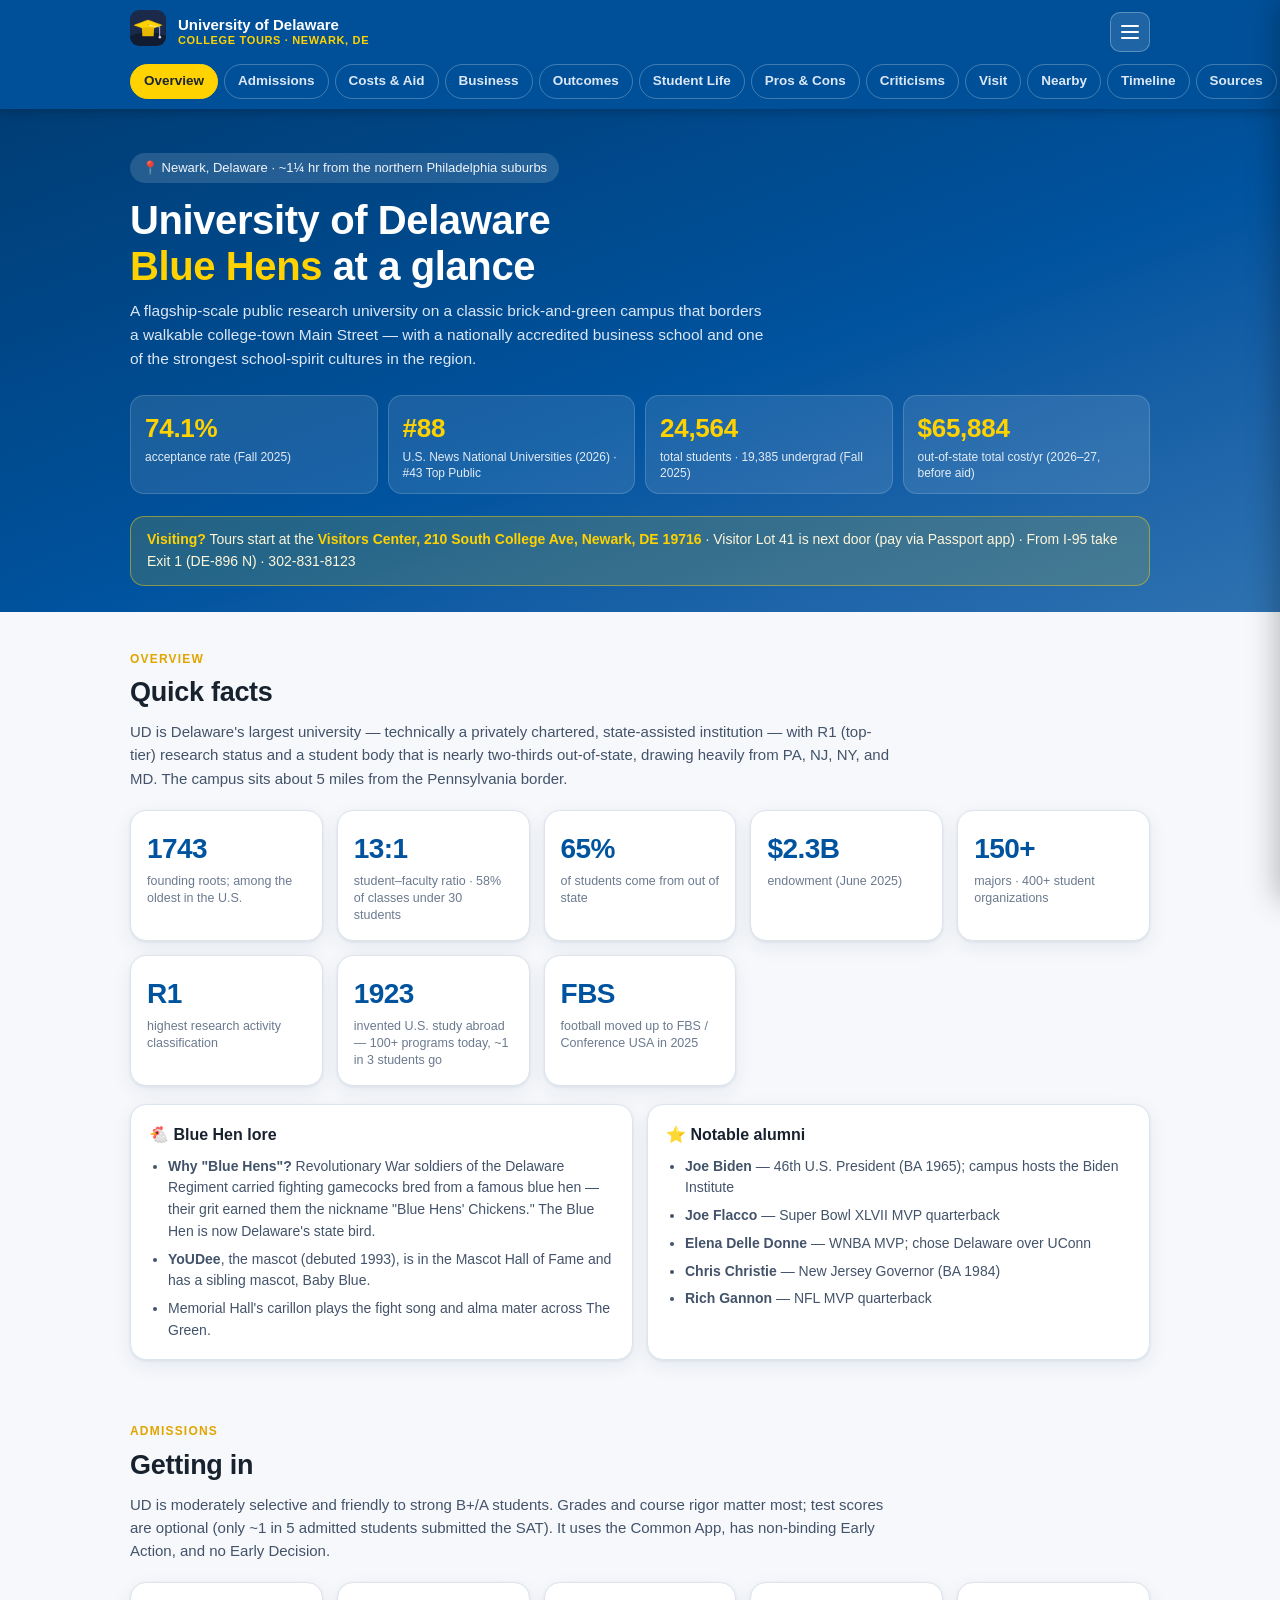
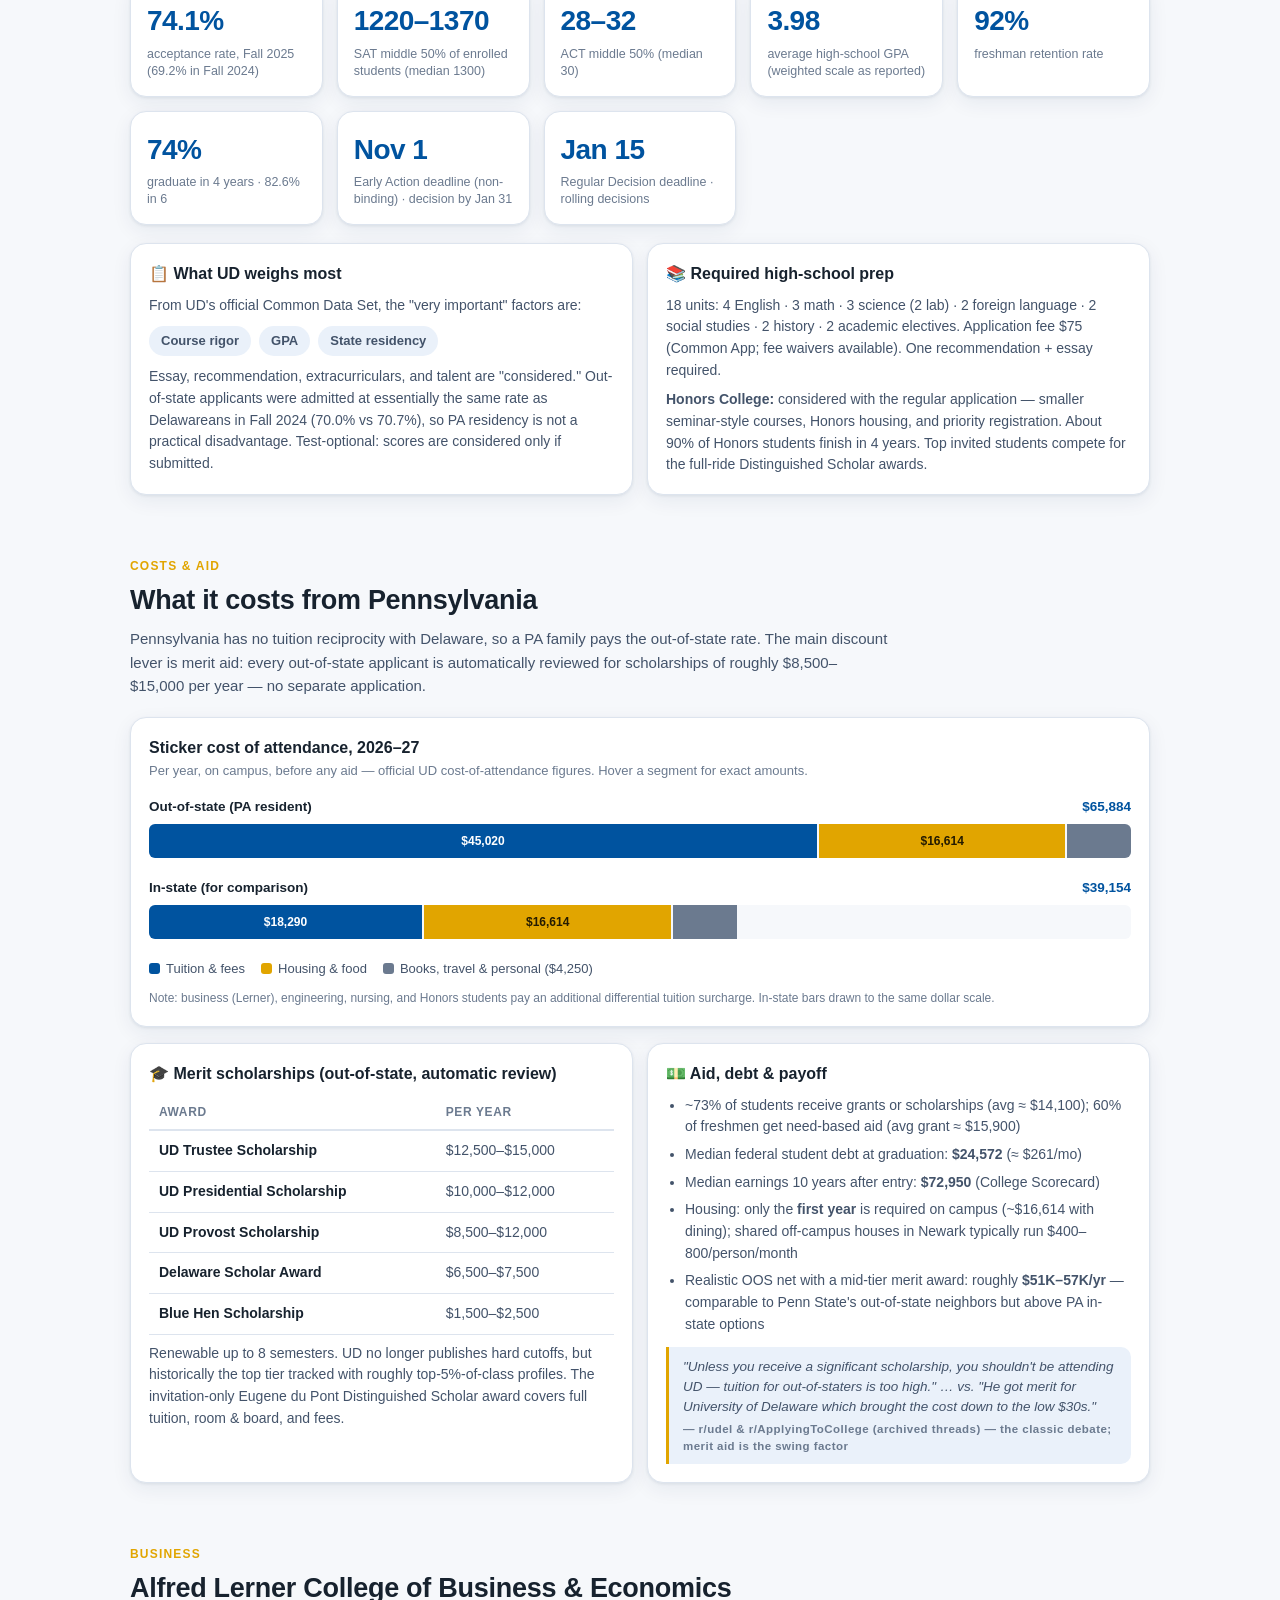
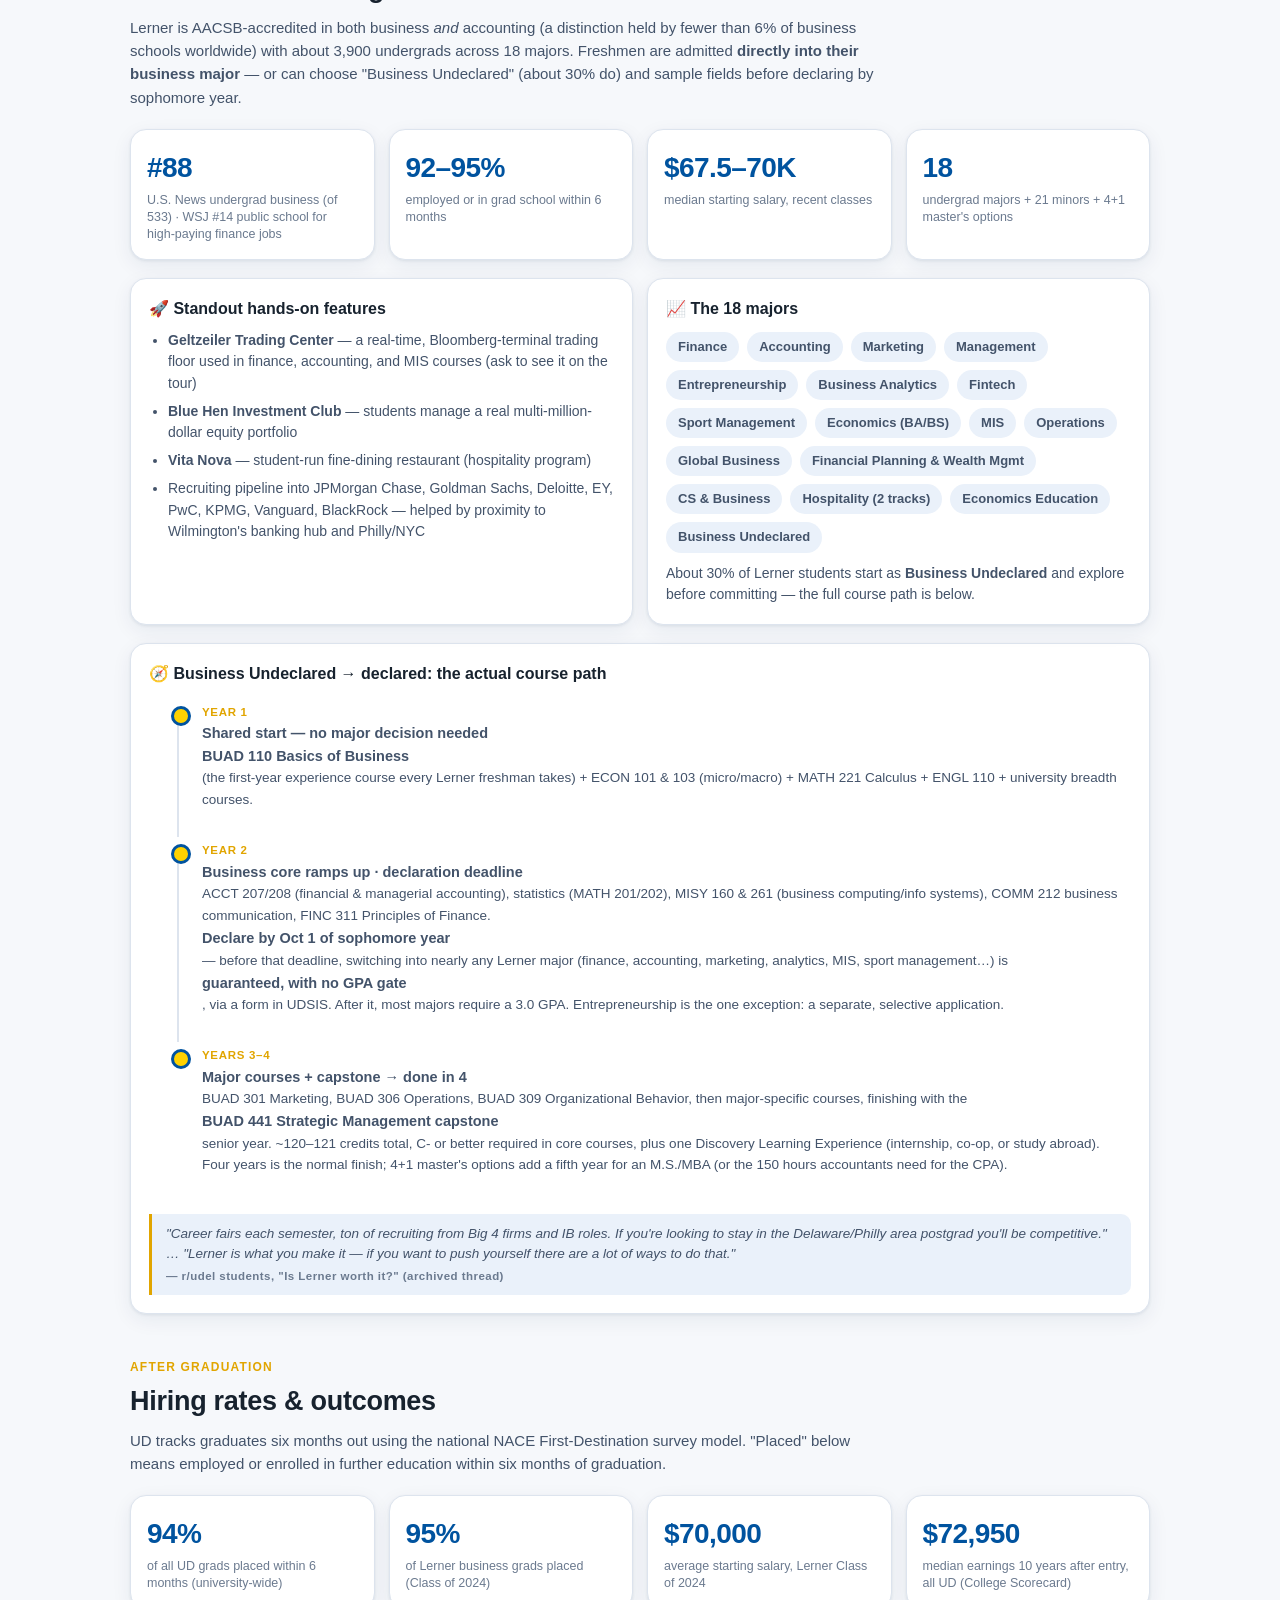
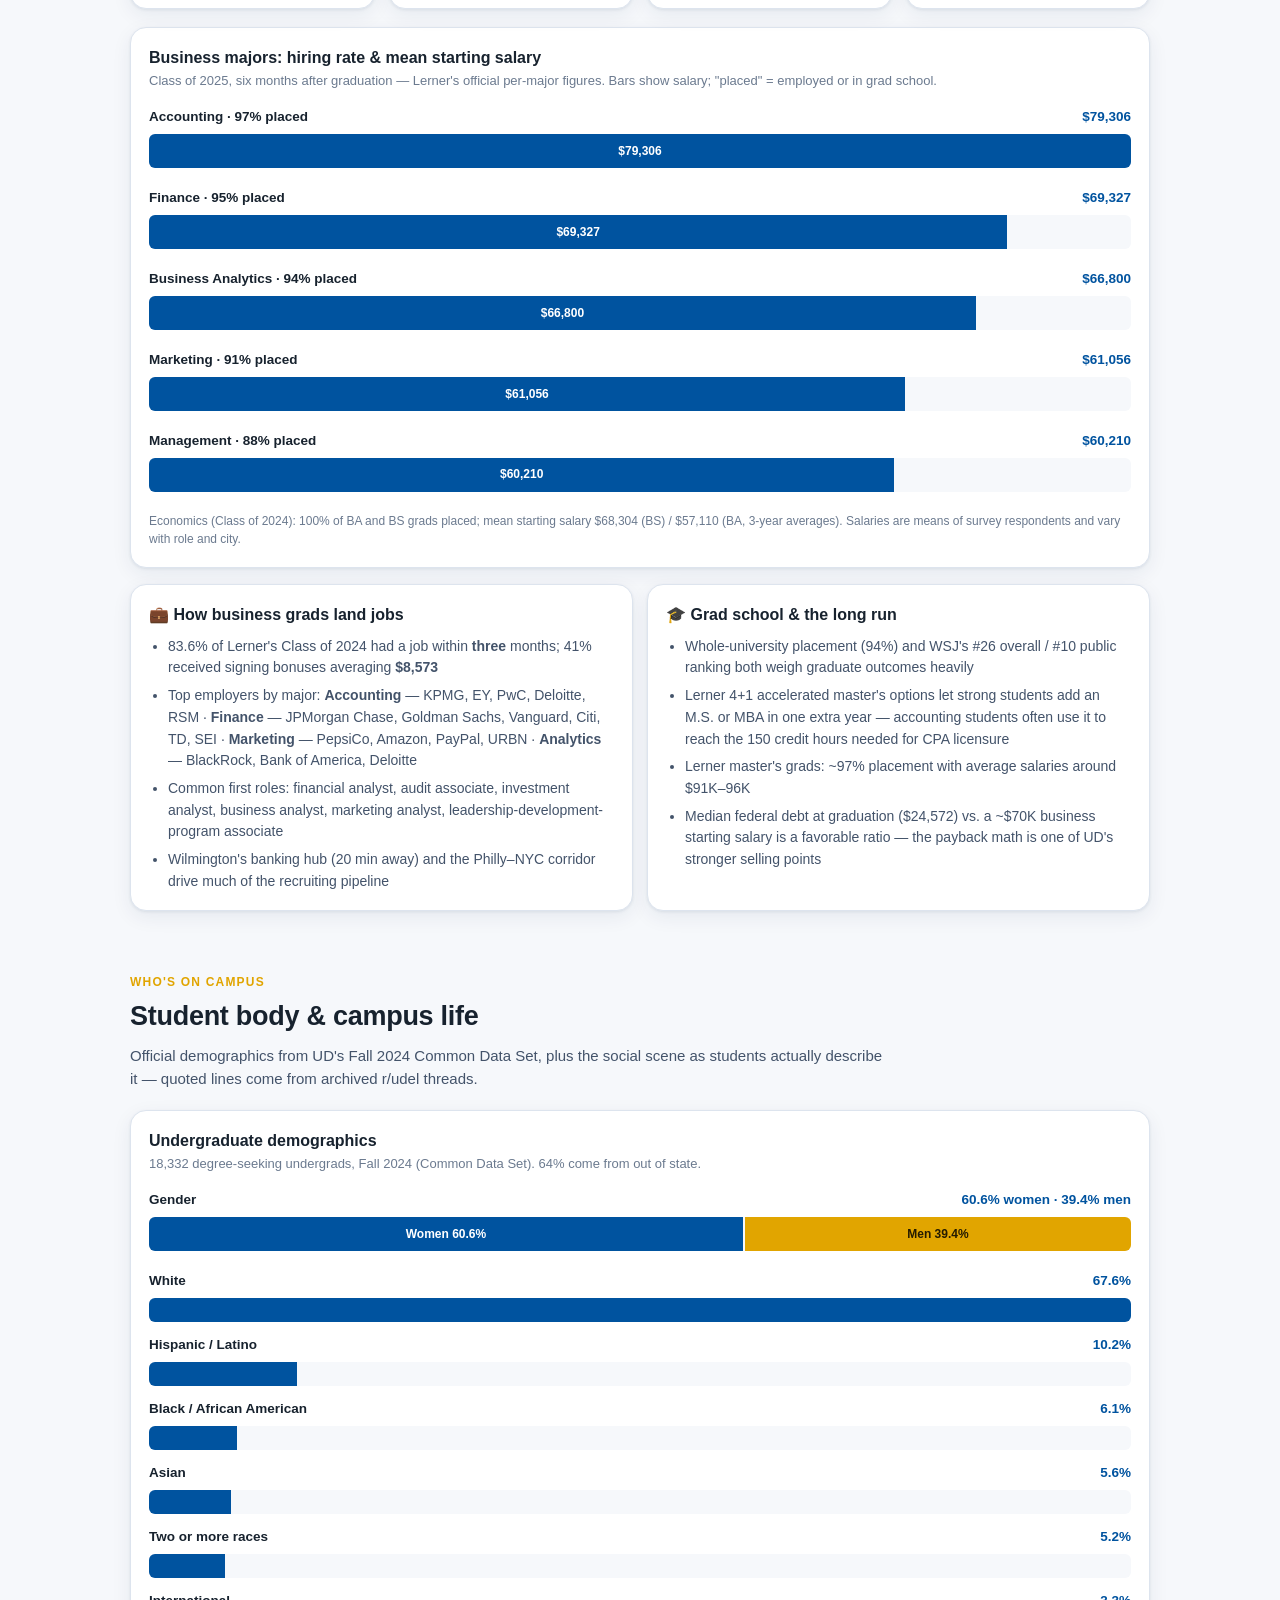
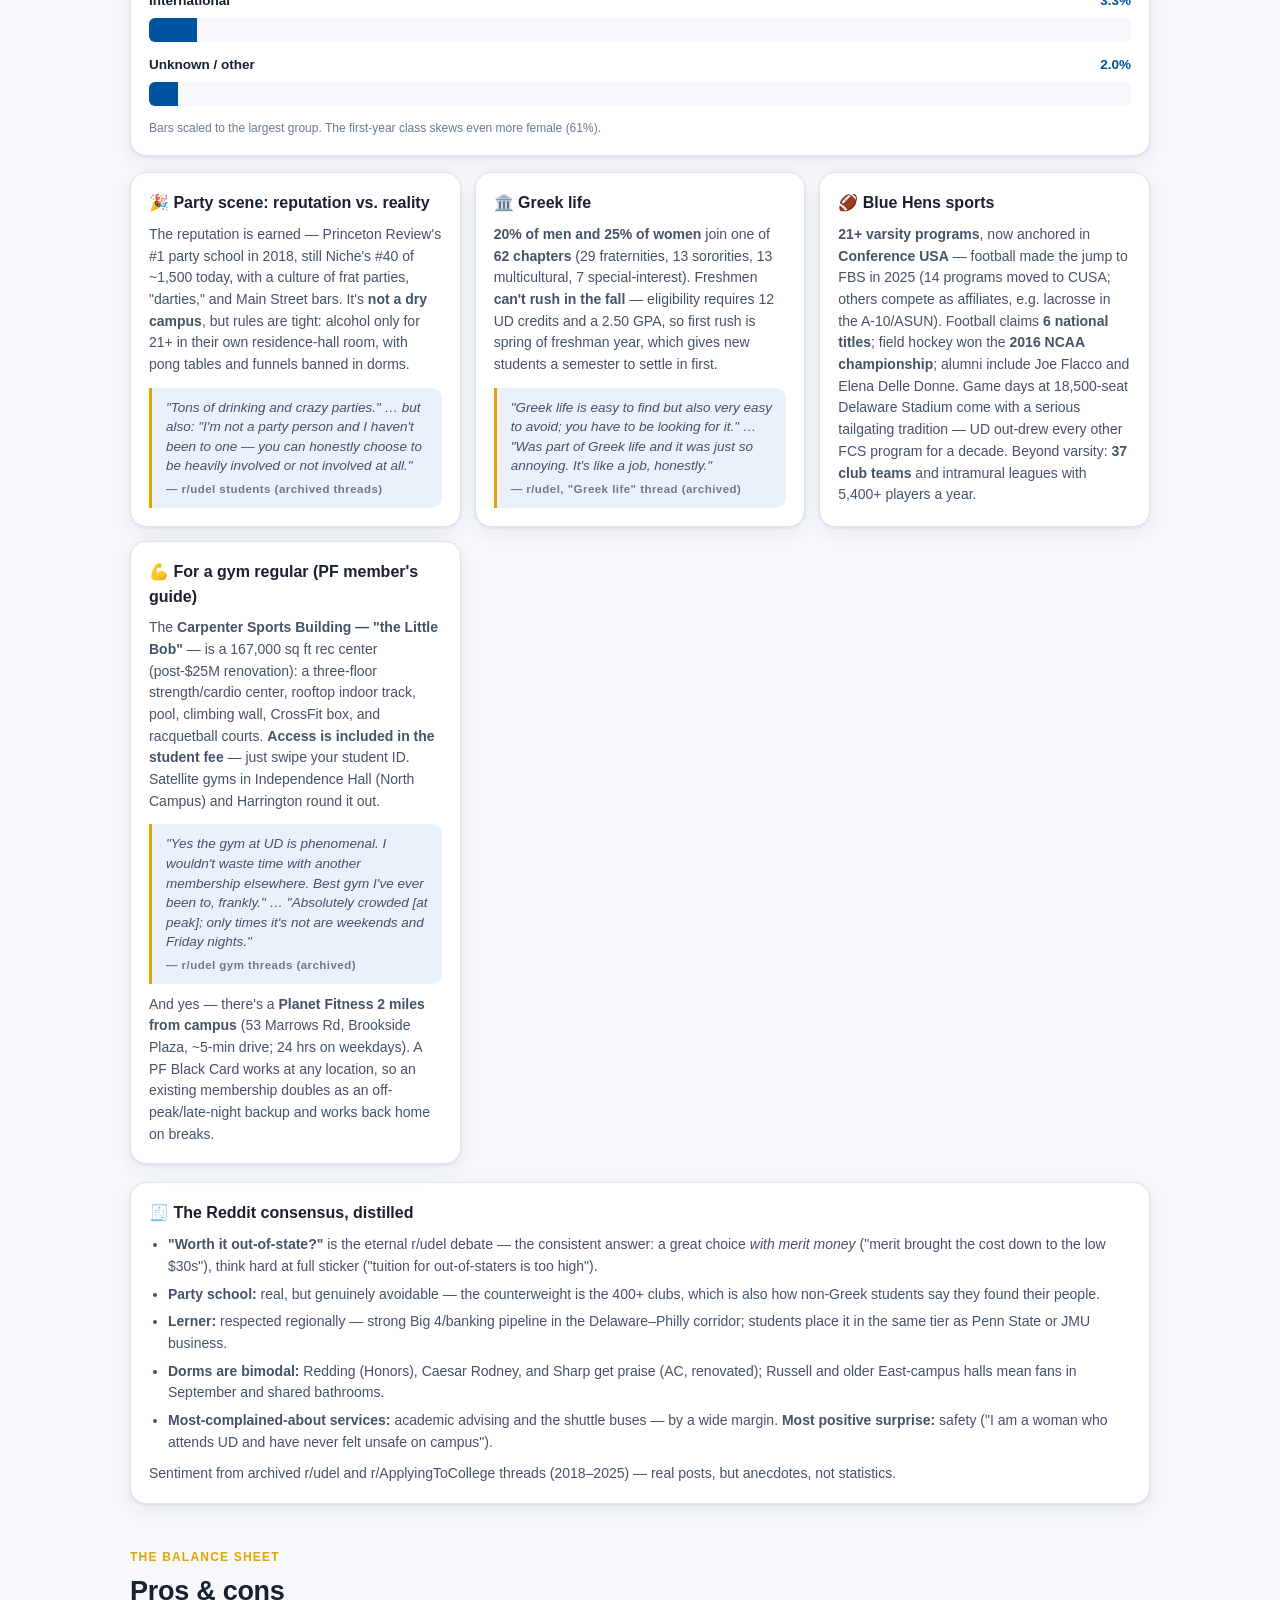
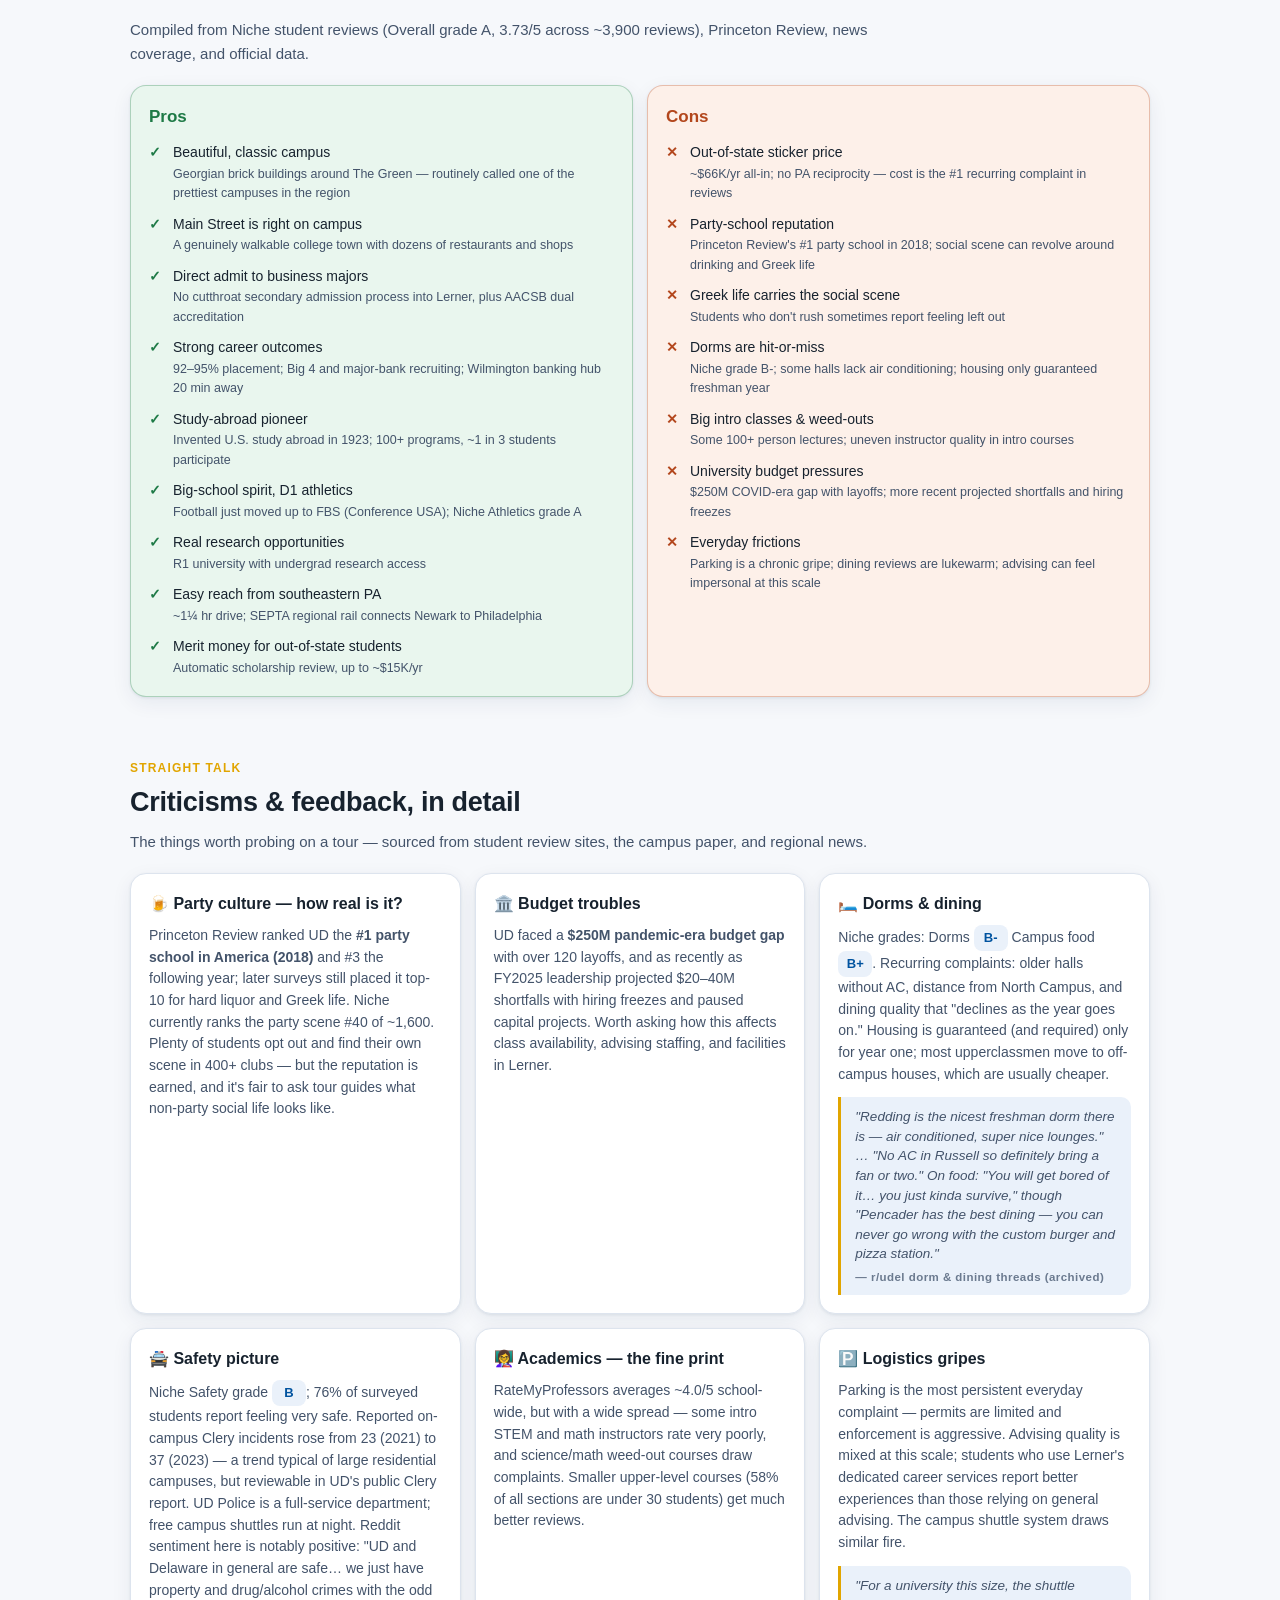
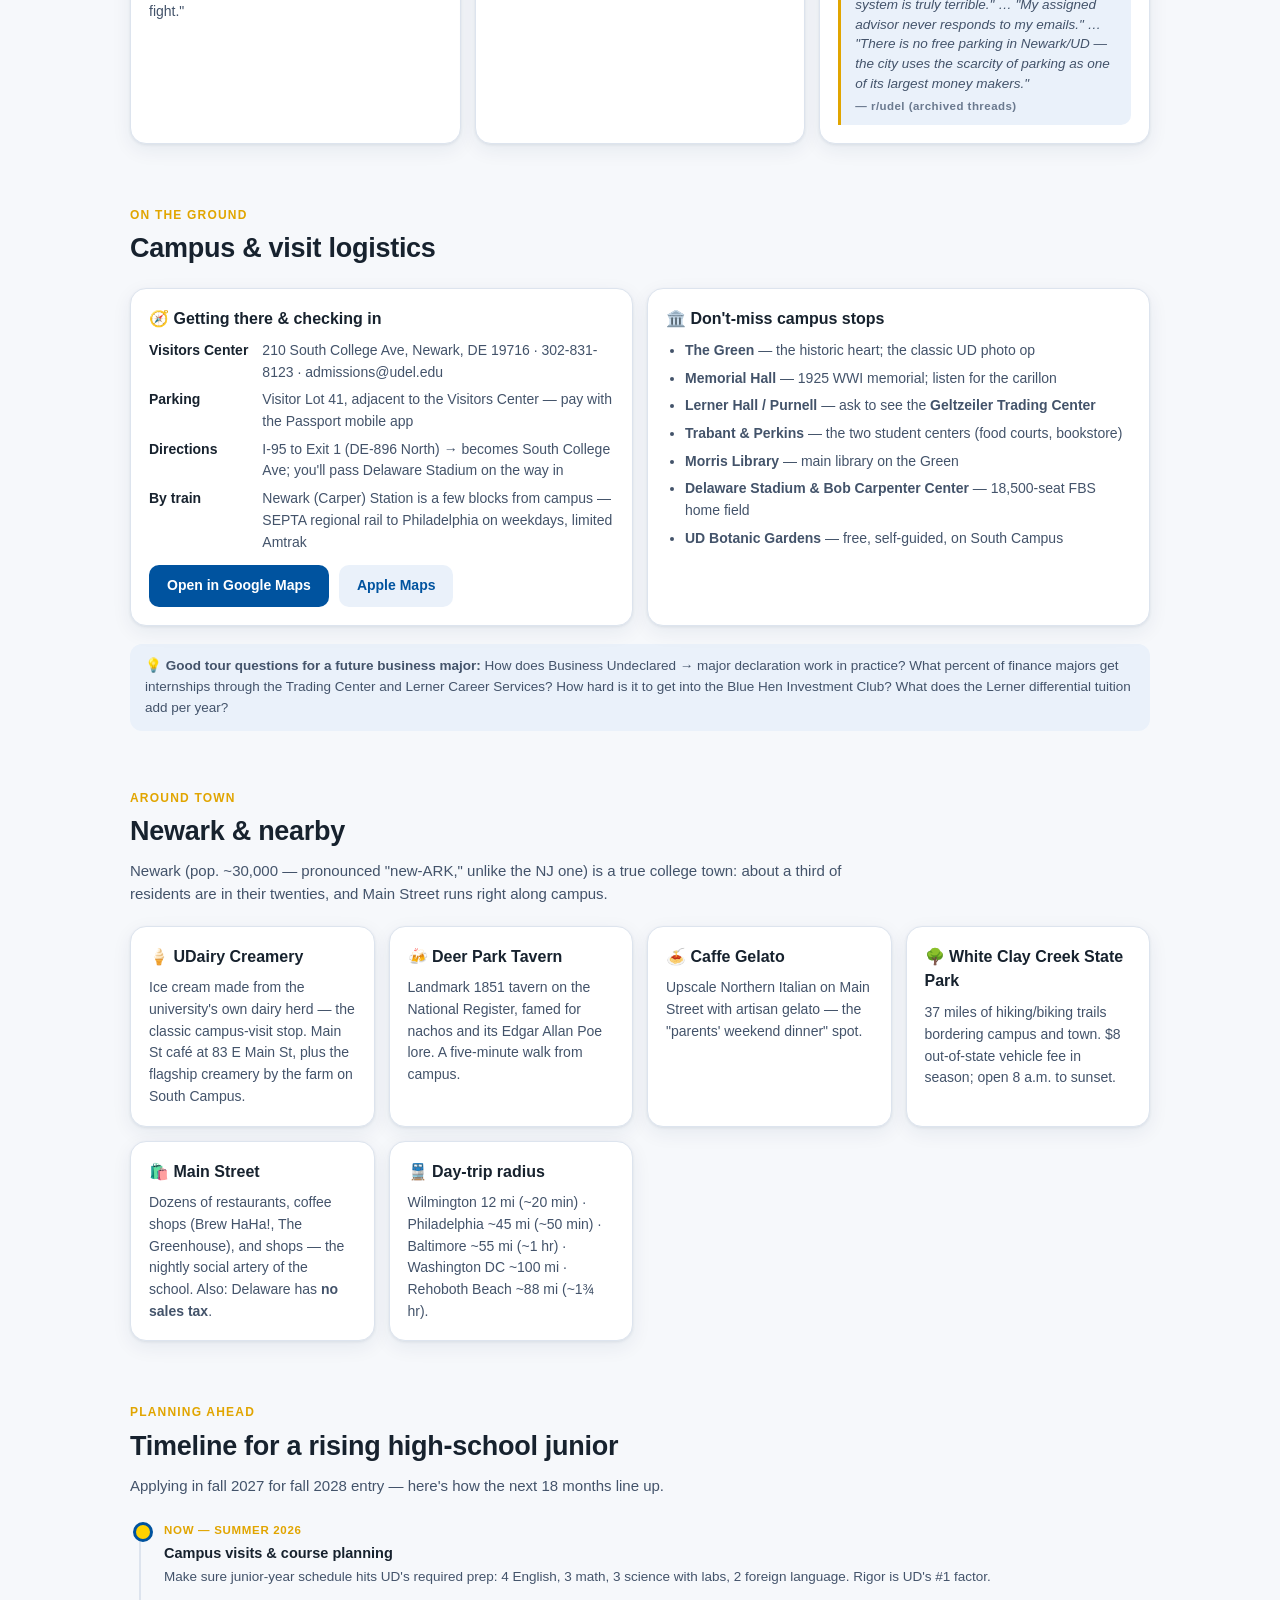
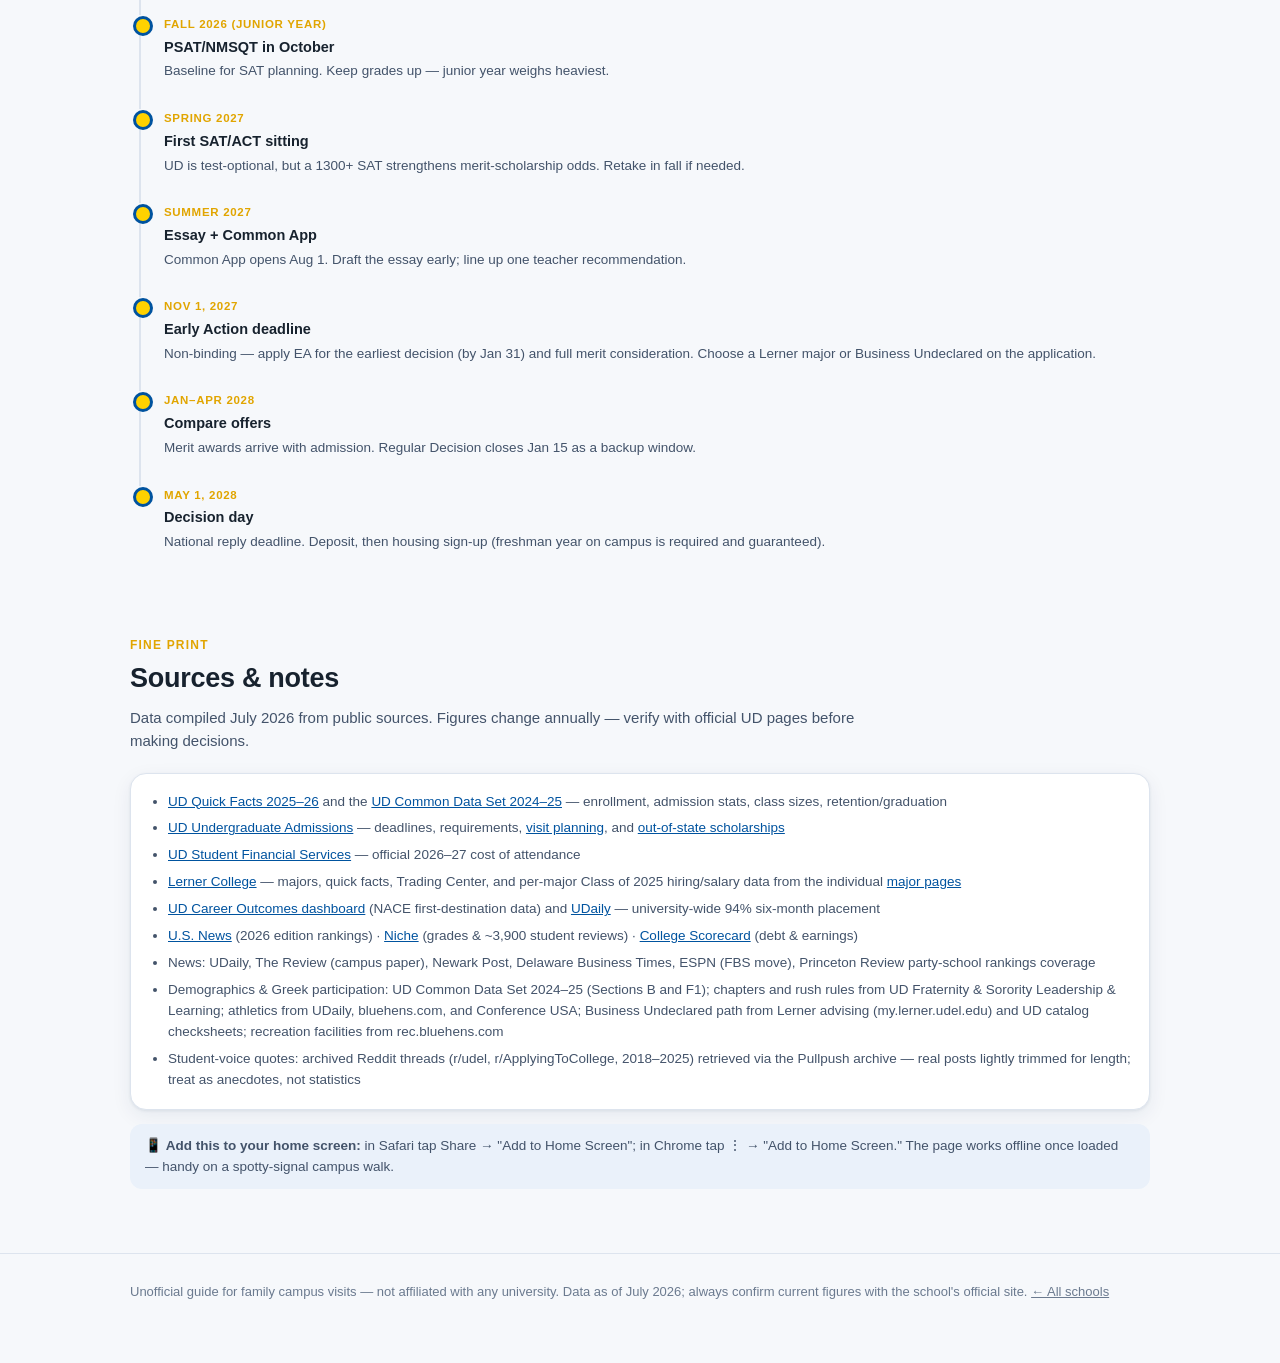
==== school.html @ cea43e19 "Refactor into College Tours multi-school app shell Generic data-driven architecture: shared styles.c" ====
<!DOCTYPE html>
<html lang="en">
<head>
<meta charset="UTF-8">
<meta name="viewport" content="width=device-width, initial-scale=1.0, viewport-fit=cover">
<title>College Tours — Campus Visit Guide</title>
<meta name="description" content="Stats, costs, business programs, pros &amp; cons, and visit tips — a campus-visit guide.">
<meta name="theme-color" content="#1B2A4A">
<link rel="manifest" href="manifest.webmanifest">
<link rel="stylesheet" href="styles.css">
<link rel="icon" type="image/png" sizes="32x32" href="icons/favicon-32.png">
<link rel="apple-touch-icon" href="icons/apple-touch-icon.png">
<meta name="apple-mobile-web-app-capable" content="yes">
<meta name="mobile-web-app-capable" content="yes">
<meta name="apple-mobile-web-app-status-bar-style" content="black-translucent">
<meta name="apple-mobile-web-app-title" content="College Tours">
</head>
<body>

<header class="site">
  <div class="bar">
    <a href="index.html"><img src="icons/icon-192.png" alt="College Tours icon"></a>
    <div class="t" id="barTitle">College Tours<small>Campus Visit Guide</small></div>
    <button class="menuBtn" id="menuBtn" aria-label="Open menu" aria-expanded="false" aria-controls="drawer"><span></span><span></span><span></span></button>
  </div>
  <nav class="pills" aria-label="Sections"><ul id="pills"></ul></nav>
</header>

<div class="hero"><div class="wrap" id="heroWrap"></div></div>

<main class="wrap" id="main"></main>

<footer>
  <div class="wrap">
    <p>Unofficial guide for family campus visits — not affiliated with any university. Data as of July 2026; always confirm current figures with the school's official site. <a href="index.html">← All schools</a></p>
  </div>
</footer>

<div class="tip" id="tip" role="tooltip"></div>

<script src="data/delaware.js"></script>
<script src="data/northeastern.js"></script>
<script src="data/fordham.js"></script>
<script src="data/umass.js"></script>
<script src="data/tufts.js"></script>
<script src="data/bu.js"></script>
<script src="app.js"></script>
</body>
</html>
---- styles.css ----
:root{
  --sat:env(safe-area-inset-top, 0px);
  --sc:#00539F; --sc-dark:#003d75;
  --gold:#FFD200; --gold-ink:#E1A500;
  --bg:#f6f8fb; --surface:#ffffff; --ink:#17222e; --ink-2:#43536a; --ink-3:#6b7a8f;
  --line:#dde4ee; --pro:#1e7a46; --pro-bg:#e9f6ee; --con:#b3471d; --con-bg:#fdf0e9;
  --chip:#eaf1fa; --mark-1:#00539F; --mark-2:#E1A500;
  --hero-grad:linear-gradient(160deg,var(--sc-dark) 0%,var(--sc) 55%,color-mix(in srgb,var(--sc) 82%,white) 100%);
  --hdr:color-mix(in srgb,var(--sc) 96%,black);
  --shadow:0 1px 3px rgba(11,46,82,.08),0 6px 20px rgba(11,46,82,.07);
}
@media (prefers-color-scheme: dark){
  :root:not([data-theme="light"]){
    --bg:#0c1624; --surface:#12233a; --ink:#e8eef6; --ink-2:#b4c2d6; --ink-3:#8496ad;
    --line:#24374f; --pro:#5cc98a; --pro-bg:#12301f; --con:#eb9b72; --con-bg:#38200f;
    --chip:#1a3050; --mark-1:#4D8FD1; --mark-2:#BC8A00; --gold-ink:#e8c34a;
    --hero-grad:linear-gradient(160deg,color-mix(in srgb,var(--sc) 30%,#070e18) 0%,color-mix(in srgb,var(--sc) 55%,#0a1624) 100%);
    --hdr:color-mix(in srgb,var(--sc) 42%,#060d16);
    --shadow:0 1px 3px rgba(0,0,0,.4),0 6px 20px rgba(0,0,0,.3);
  }
}
:root[data-theme="dark"]{
  --bg:#0c1624; --surface:#12233a; --ink:#e8eef6; --ink-2:#b4c2d6; --ink-3:#8496ad;
  --line:#24374f; --pro:#5cc98a; --pro-bg:#12301f; --con:#eb9b72; --con-bg:#38200f;
  --chip:#1a3050; --mark-1:#4D8FD1; --mark-2:#BC8A00; --gold-ink:#e8c34a;
  --hero-grad:linear-gradient(160deg,color-mix(in srgb,var(--sc) 30%,#070e18) 0%,color-mix(in srgb,var(--sc) 55%,#0a1624) 100%);
  --hdr:color-mix(in srgb,var(--sc) 42%,#060d16);
  --shadow:0 1px 3px rgba(0,0,0,.4),0 6px 20px rgba(0,0,0,.3);
}
*{box-sizing:border-box;margin:0;padding:0}
html{scroll-behavior:smooth;scroll-padding-top:calc(110px + var(--sat))}
body{font-family:-apple-system,BlinkMacSystemFont,"Segoe UI",Roboto,Helvetica,Arial,sans-serif;background:var(--bg);color:var(--ink);line-height:1.55;-webkit-font-smoothing:antialiased}
a{color:var(--mark-1)}
.wrap{max-width:1060px;margin:0 auto;padding:0 20px}

/* header / nav */
header.site{position:sticky;top:0;z-index:50;background:var(--hdr);box-shadow:0 2px 10px rgba(0,0,0,.25);padding-top:var(--sat)}
.bar{display:flex;align-items:center;gap:12px;padding:10px 20px;max-width:1060px;margin:0 auto}
.bar img{width:36px;height:36px;border-radius:9px;flex:none}
.bar .t{color:#fff;font-weight:700;font-size:15px;line-height:1.2}
.bar .t small{display:block;color:var(--gold);font-weight:600;font-size:11px;letter-spacing:.06em;text-transform:uppercase}
.bar .t a{color:#fff;text-decoration:none}
nav.pills{overflow-x:auto;-webkit-overflow-scrolling:touch;scrollbar-width:none;background:inherit}
nav.pills::-webkit-scrollbar{display:none}
nav.pills ul{display:flex;gap:6px;list-style:none;padding:0 20px 10px;max-width:1060px;margin:0 auto}
nav.pills a{display:block;white-space:nowrap;padding:6px 13px;border-radius:999px;color:#dbe7f5;text-decoration:none;font-size:13.5px;font-weight:600;border:1px solid rgba(255,255,255,.25)}
nav.pills a.on{background:var(--gold);border-color:var(--gold);color:#1a2433}

/* hero */
.hero{background:var(--hero-grad);color:#fff;padding:44px 0 26px}
.hero h1{font-size:clamp(26px,4.5vw,40px);line-height:1.15;letter-spacing:-.01em}
.hero .sub{color:#dbe7f5;margin-top:10px;max-width:640px;font-size:15.5px}
.hero .loc{display:inline-flex;align-items:center;gap:6px;background:rgba(255,255,255,.14);border-radius:999px;padding:5px 12px;font-size:13px;margin-bottom:14px;color:#eef4fb}
.hero .gold{color:var(--gold);font-weight:700}
.heroStats{display:grid;grid-template-columns:repeat(auto-fit,minmax(150px,1fr));gap:10px;margin-top:24px}
.hs{background:rgba(255,255,255,.10);border:1px solid rgba(255,255,255,.16);border-radius:14px;padding:12px 14px}
.hs b{display:block;font-size:clamp(20px,3vw,26px);color:var(--gold);letter-spacing:-.01em}
.hs span{font-size:12px;color:#e2ebf5;line-height:1.3;display:block;margin-top:2px}
.visitCard{margin-top:22px;background:rgba(255,210,0,.14);border:1px solid rgba(255,210,0,.45);border-radius:14px;padding:12px 16px;font-size:14px;color:#fdf6da}
.visitCard b{color:var(--gold)}

/* sections */
section{padding:38px 0 6px}
h2{font-size:clamp(21px,3vw,27px);letter-spacing:-.01em;margin-bottom:6px}
.kicker{font-size:12px;font-weight:700;letter-spacing:.1em;text-transform:uppercase;color:var(--gold-ink);margin-bottom:4px}
.lead{color:var(--ink-2);max-width:760px;margin-bottom:20px;font-size:15px}
.cards{display:grid;gap:14px;margin:18px 0}
.g2{grid-template-columns:repeat(auto-fit,minmax(290px,1fr))}
.g3{grid-template-columns:repeat(auto-fit,minmax(230px,1fr))}
.g4{grid-template-columns:repeat(auto-fit,minmax(170px,1fr))}
.card{background:var(--surface);border:1px solid var(--line);border-radius:16px;padding:18px;box-shadow:var(--shadow)}
.card h3{font-size:16px;margin-bottom:8px;display:flex;align-items:center;gap:8px}
.card p{font-size:14px;color:var(--ink-2)}
.card ul{padding-left:19px;font-size:14px;color:var(--ink-2);display:grid;gap:6px}
.tile{background:var(--surface);border:1px solid var(--line);border-radius:16px;padding:16px;box-shadow:var(--shadow)}
.tile b{display:block;font-size:clamp(22px,3vw,28px);color:var(--mark-1);letter-spacing:-.02em}
.tile span{font-size:12.5px;color:var(--ink-3);display:block;margin-top:3px;line-height:1.35}
.note{background:var(--chip);border-radius:12px;padding:12px 15px;font-size:13.5px;color:var(--ink-2);margin:14px 0}
.chips{display:flex;flex-wrap:wrap;gap:8px;margin:10px 0}
.chip{background:var(--chip);color:var(--ink-2);border-radius:999px;padding:5px 12px;font-size:13px;font-weight:600}
table{width:100%;border-collapse:collapse;font-size:14px}
th{text-align:left;font-size:12px;text-transform:uppercase;letter-spacing:.05em;color:var(--ink-3);padding:8px 10px;border-bottom:2px solid var(--line)}
td{padding:9px 10px;border-bottom:1px solid var(--line);color:var(--ink-2);vertical-align:top}
td:first-child{color:var(--ink);font-weight:600}
.tscroll{overflow-x:auto}
.src{font-size:12px;color:var(--ink-3);margin-top:10px}

/* chart */
.chart{background:var(--surface);border:1px solid var(--line);border-radius:16px;padding:18px;box-shadow:var(--shadow)}
.chart h3{font-size:16px}
.chart .sub{font-size:13px;color:var(--ink-3);margin-bottom:16px}
.crow{margin:14px 0 20px}
.crow .lbl{display:flex;justify-content:space-between;font-size:13.5px;font-weight:600;margin-bottom:6px}
.crow .lbl .tot{color:var(--mark-1)}
.bar-h{display:flex;height:34px;border-radius:6px;overflow:hidden;background:var(--bg);gap:2px}
.seg{position:relative;display:flex;align-items:center;justify-content:center;color:#fff;font-size:12px;font-weight:700;min-width:0;cursor:default;transition:filter .15s}
.seg:hover{filter:brightness(1.12)}
.seg.s1{background:var(--mark-1)}
.seg.s2{background:var(--mark-2);color:#241b00}
.seg.s3{background:var(--ink-3)}
.seg i{font-style:normal;overflow:hidden;text-overflow:ellipsis;white-space:nowrap;padding:0 6px}
.legend{display:flex;flex-wrap:wrap;gap:16px;font-size:13px;color:var(--ink-2);margin-top:4px}
.legend b{display:inline-block;width:11px;height:11px;border-radius:3px;margin-right:6px;vertical-align:-1px}
.tip{position:fixed;z-index:99;background:var(--ink);color:var(--bg);padding:6px 10px;border-radius:8px;font-size:12.5px;pointer-events:none;opacity:0;transition:opacity .1s;white-space:nowrap;box-shadow:var(--shadow)}
@media (prefers-color-scheme: dark){:root:not([data-theme="light"]) .tip{background:#e8eef6;color:#0c1624}}
:root[data-theme="dark"] .tip{background:#e8eef6;color:#0c1624}

/* reddit quotes + thin demographic bars */
.rq{border-left:3px solid var(--gold-ink);background:var(--chip);padding:10px 14px;border-radius:0 10px 10px 0;font-size:13.5px;color:var(--ink-2);font-style:italic;margin:12px 0 0;line-height:1.45}
.rq b{font-style:normal;font-weight:700;color:var(--ink-3);font-size:11.5px;display:block;margin-top:5px;letter-spacing:.04em}
.bar-h.thin{height:24px}
.bar-h.thin .seg{font-size:11.5px}
.crow.tight{margin:9px 0 13px}

/* pros cons */
.pc{border-radius:16px;padding:18px;border:1px solid var(--line);box-shadow:var(--shadow)}
.pc.pros{background:var(--pro-bg);border-color:color-mix(in srgb,var(--pro) 30%,transparent)}
.pc.cons{background:var(--con-bg);border-color:color-mix(in srgb,var(--con) 30%,transparent)}
.pc h3{font-size:17px;margin-bottom:12px}
.pc.pros h3{color:var(--pro)}.pc.cons h3{color:var(--con)}
.pc ul{list-style:none;display:grid;gap:10px;font-size:14px;color:var(--ink)}
.pc li{padding-left:24px;position:relative}
.pc li::before{position:absolute;left:0;top:0;font-weight:800}
.pc.pros li::before{content:"✓";color:var(--pro)}
.pc.cons li::before{content:"✕";color:var(--con)}
.pc li small{display:block;color:var(--ink-2);font-size:12.5px;margin-top:1px}

/* timeline */
.tl{list-style:none;display:grid;gap:0;margin:16px 0}
.tl li{position:relative;padding:0 0 22px 34px}
.tl li::before{content:"";position:absolute;left:9px;top:6px;bottom:-4px;width:2px;background:var(--line)}
.tl li:last-child::before{display:none}
.tl li::after{content:"";position:absolute;left:3px;top:5px;width:14px;height:14px;border-radius:50%;background:var(--gold);border:3px solid var(--sc)}
@media (prefers-color-scheme: dark){:root:not([data-theme="light"]) .tl li::after{border-color:var(--mark-1)}}
:root[data-theme="dark"] .tl li::after{border-color:var(--mark-1)}
.tl b{display:block;font-size:14.5px}
.tl span{font-size:13.5px;color:var(--ink-2)}
.tl .when{font-size:11.5px;font-weight:700;letter-spacing:.06em;text-transform:uppercase;color:var(--gold-ink)}

/* map / footer */
.mapbtns{display:flex;flex-wrap:wrap;gap:10px;margin-top:12px}
.btn{display:inline-block;background:var(--sc);color:#fff;text-decoration:none;font-weight:700;font-size:14px;padding:10px 18px;border-radius:10px}
.btn.alt{background:var(--chip);color:var(--mark-1)}
footer{margin-top:44px;padding:28px 0 60px;border-top:1px solid var(--line);font-size:13px;color:var(--ink-3)}
footer a{color:var(--ink-3)}
.grade{display:inline-flex;align-items:center;justify-content:center;min-width:34px;height:26px;border-radius:8px;background:var(--chip);color:var(--mark-1);font-weight:800;font-size:13px;padding:0 6px}
.dl{display:grid;grid-template-columns:auto 1fr;gap:6px 14px;font-size:14px}
.dl dt{font-weight:700;color:var(--ink)}
.dl dd{color:var(--ink-2)}
@media (max-width:520px){.dl{grid-template-columns:1fr}.dl dt{margin-top:6px}}

/* hamburger + drawer */
.menuBtn{margin-left:auto;flex:none;background:rgba(255,255,255,.12);border:1px solid rgba(255,255,255,.28);border-radius:10px;width:40px;height:40px;display:flex;flex-direction:column;gap:4px;align-items:center;justify-content:center;cursor:pointer}
.menuBtn span{display:block;width:18px;height:2px;background:#fff;border-radius:2px}
.backdrop{position:fixed;inset:0;background:rgba(8,16,28,.55);z-index:60;opacity:0;transition:opacity .2s}
.backdrop.open{opacity:1}
.drawer{position:fixed;top:0;right:0;bottom:0;width:min(330px,88vw);background:var(--surface);z-index:61;transform:translateX(102%);transition:transform .22s ease;box-shadow:-8px 0 30px rgba(0,0,0,.3);display:flex;flex-direction:column;padding:calc(14px + var(--sat)) 14px calc(14px + env(safe-area-inset-bottom,0px));overflow-y:auto;overscroll-behavior:contain}
.drawer.open{transform:none}
.dhead{display:flex;justify-content:space-between;align-items:center;font-weight:800;font-size:16px;padding:4px 8px 12px;color:var(--ink)}
.dclose{background:var(--chip);border:0;border-radius:8px;width:34px;height:34px;font-size:14px;color:var(--ink-2);cursor:pointer;font-family:inherit}
.ditem{display:flex;gap:12px;align-items:flex-start;width:100%;text-align:left;background:none;border:0;padding:11px 8px;border-radius:10px;font-size:14.5px;font-weight:600;color:var(--ink);text-decoration:none;cursor:pointer;font-family:inherit;line-height:1.35}
.ditem:hover{background:var(--chip)}
.ditem small{display:block;font-weight:500;color:var(--ink-3);font-size:12px;margin-top:2px}
.ditem .em{flex:none;font-size:17px;line-height:1.2}
.ditem.now{background:var(--chip)}
.drawer hr{border:0;border-top:1px solid var(--line);margin:8px 0}
.dver{margin-top:auto;padding:16px 8px 6px;font-size:12px;color:var(--ink-3)}

/* ===== hub (College Tours home) ===== */
.schoolGrid{display:grid;gap:16px;grid-template-columns:repeat(auto-fit,minmax(290px,1fr));margin:18px 0}
.scard{display:block;background:var(--surface);border:1px solid var(--line);border-radius:18px;box-shadow:var(--shadow);text-decoration:none;color:var(--ink);overflow:hidden;transition:transform .12s ease,box-shadow .12s ease}
.scard:hover{transform:translateY(-2px);box-shadow:0 4px 8px rgba(11,46,82,.1),0 12px 30px rgba(11,46,82,.12)}
.scard .stripe{height:9px;background:var(--stripe,#00539F)}
.scard .body{padding:16px 18px 18px}
.scard h3{font-size:17.5px;letter-spacing:-.01em}
.scard .cty{font-size:12.5px;color:var(--ink-3);font-weight:600;margin:1px 0 8px}
.scard .blurb{font-size:13.5px;color:var(--ink-2);margin-bottom:12px;line-height:1.45}
.scard .mini{display:grid;grid-template-columns:1fr 1fr;gap:8px}
.scard .mini div{background:var(--chip);border-radius:10px;padding:7px 10px}
.scard .mini b{display:block;font-size:15px;color:var(--stripe-ink,var(--mark-1))}
.scard .mini span{font-size:10.5px;color:var(--ink-3);letter-spacing:.02em;text-transform:uppercase;font-weight:700}
.scard .go{margin-top:12px;font-size:13.5px;font-weight:700;color:var(--stripe-ink,var(--mark-1))}
.cmp th:first-child{position:sticky;left:0;background:var(--surface)}
.cmp td:first-child{position:sticky;left:0;background:var(--surface);min-width:130px}
.cmp th{min-width:128px}
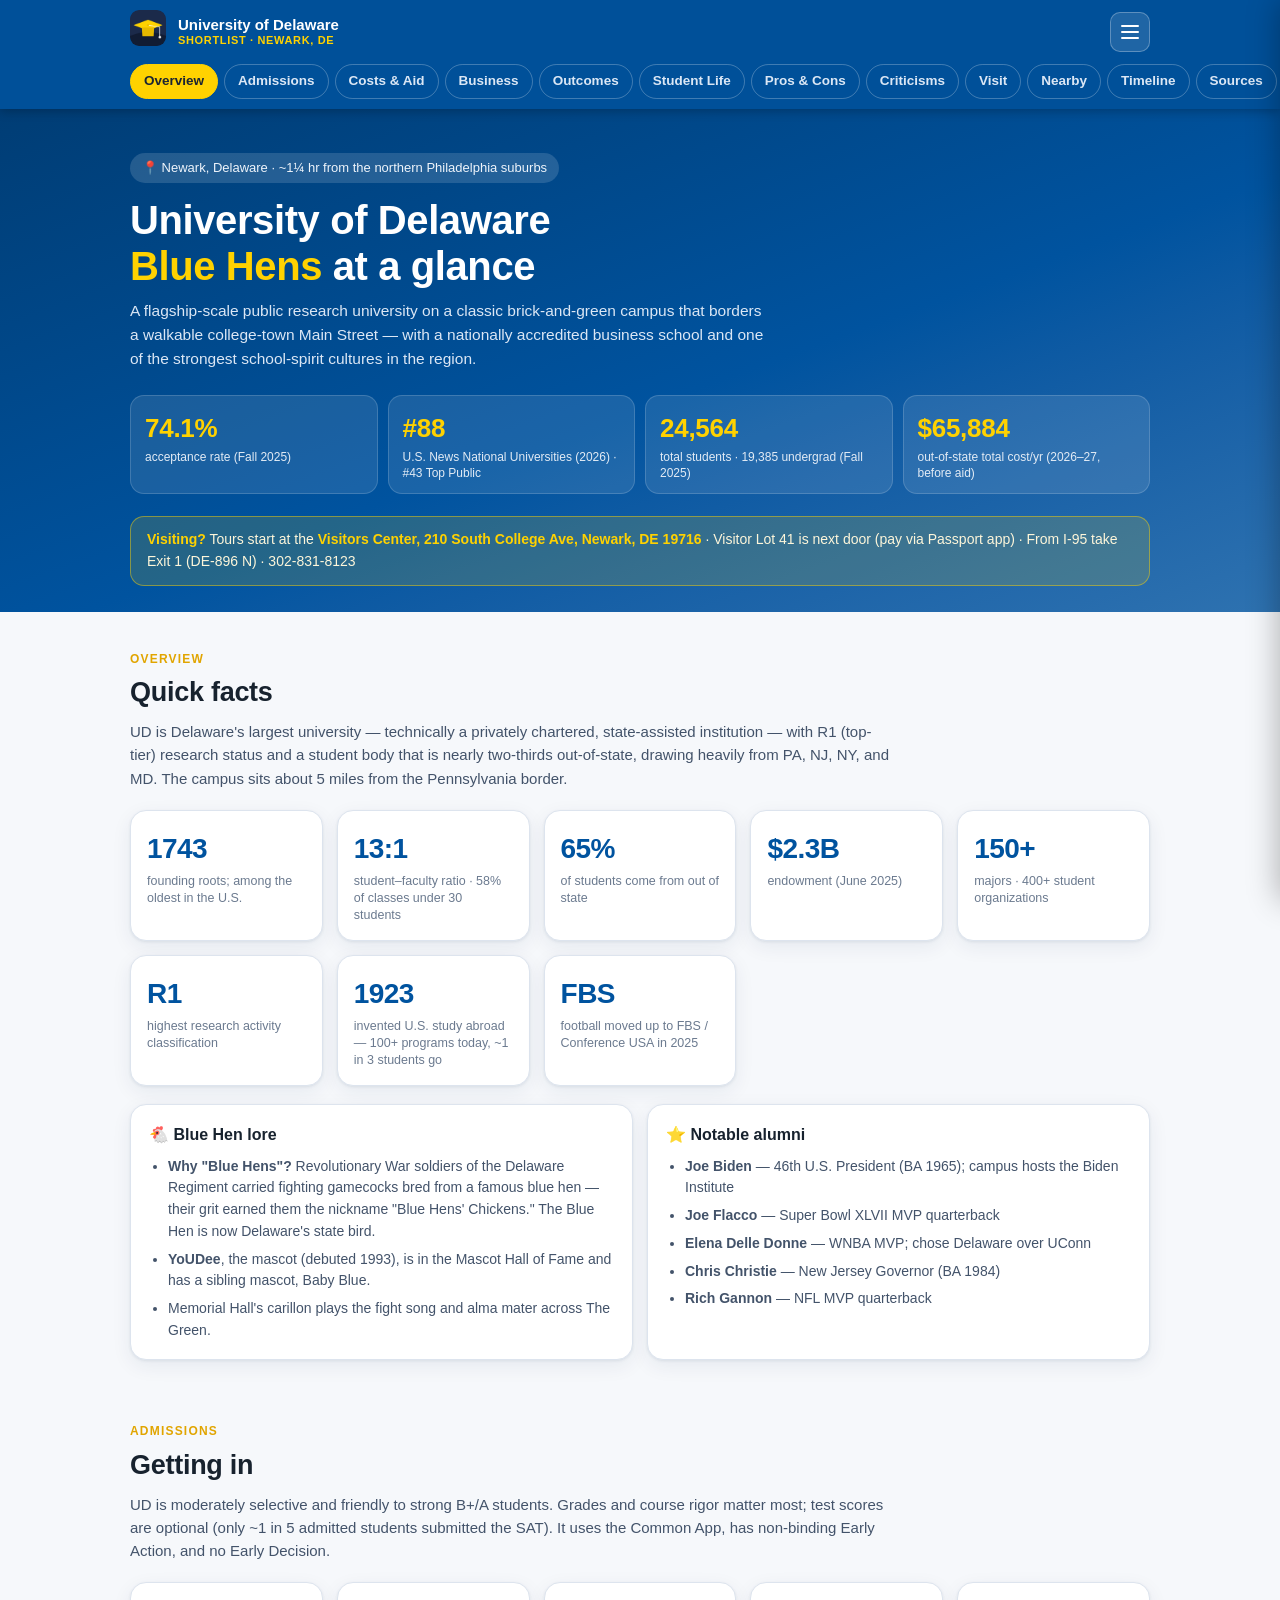
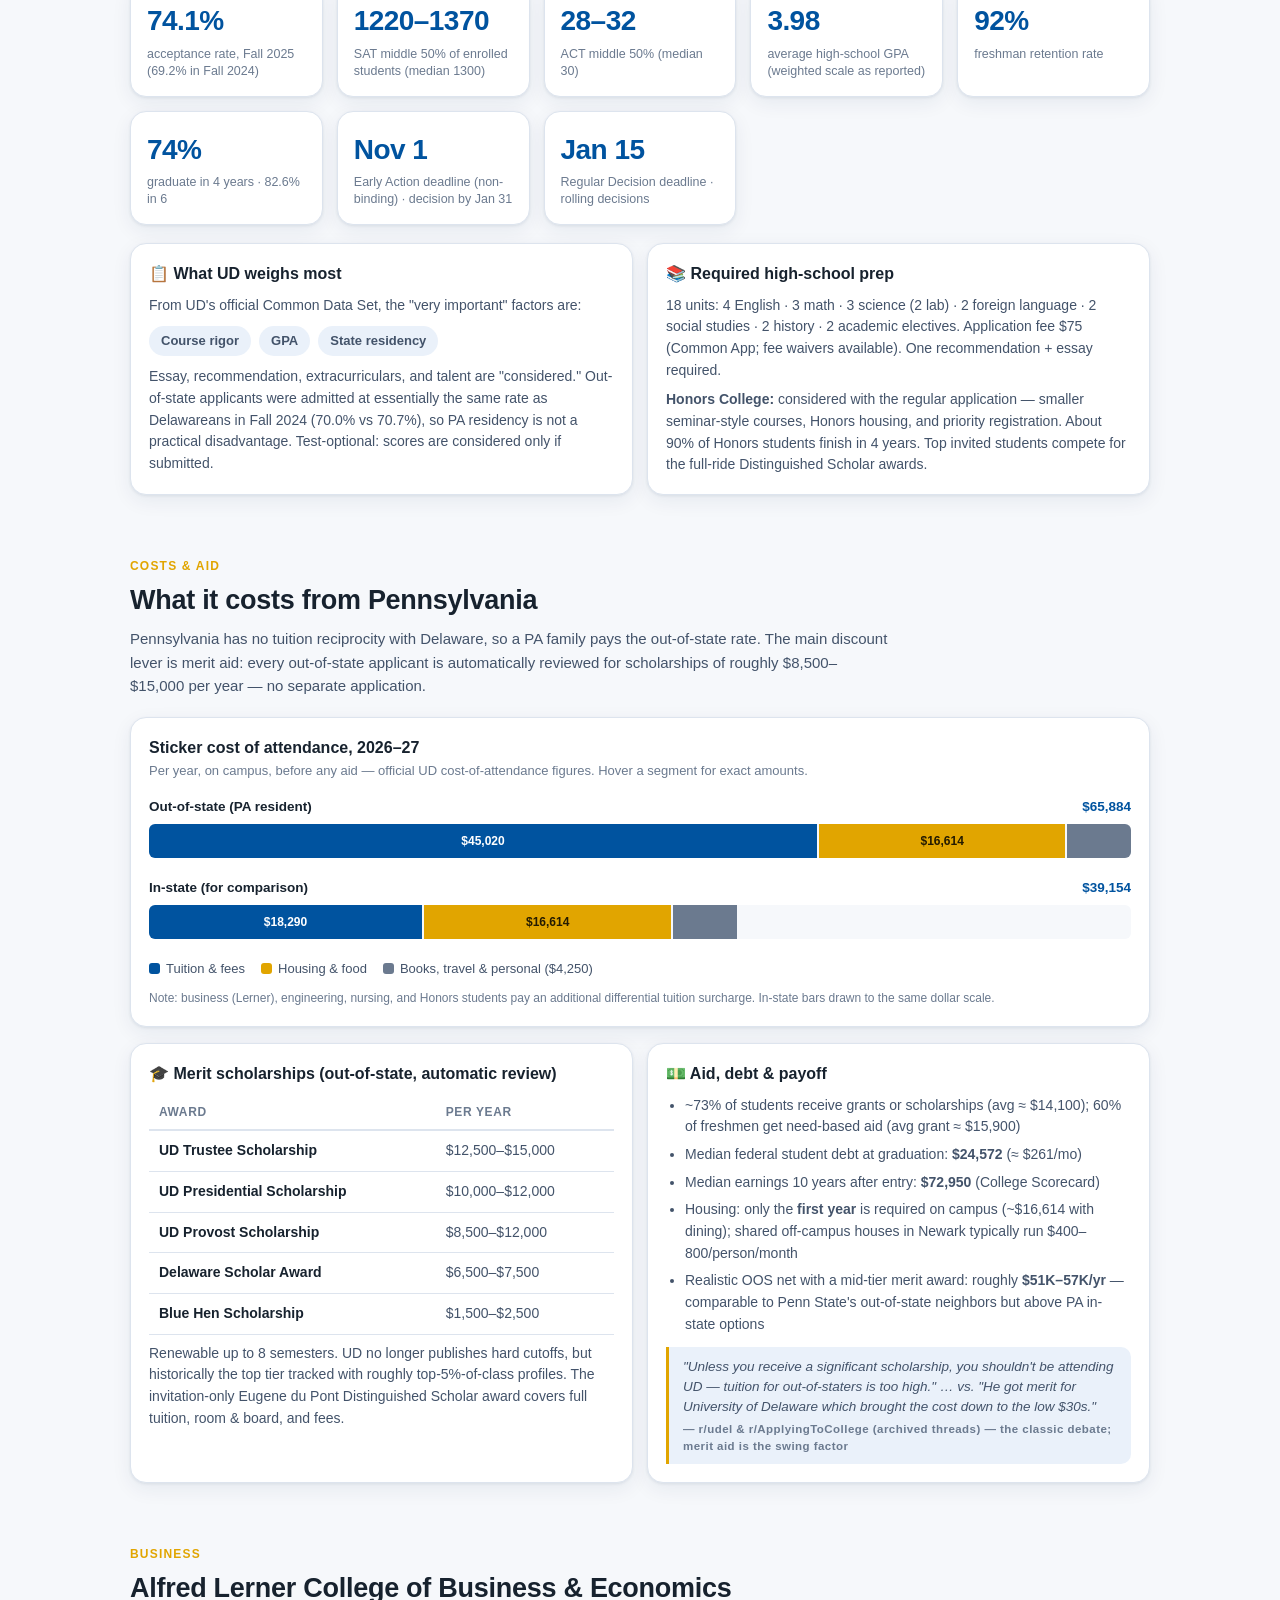
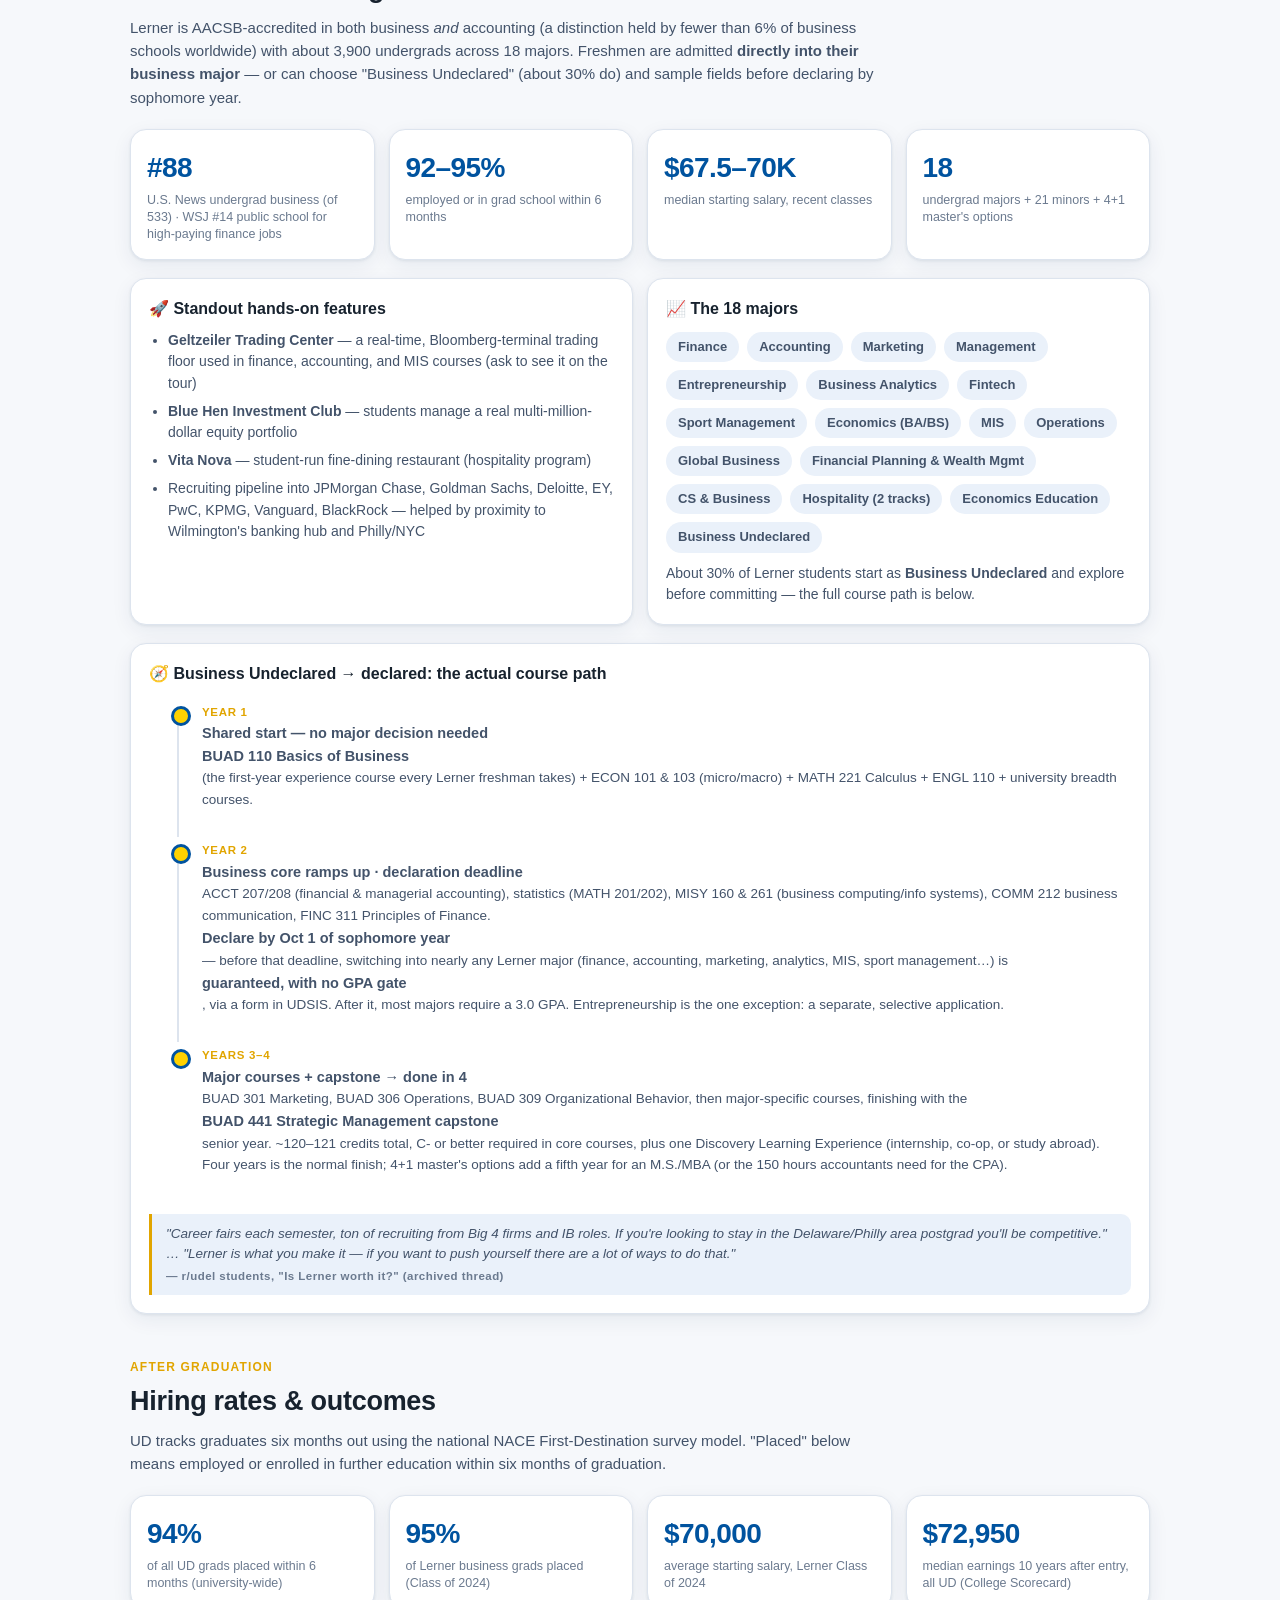
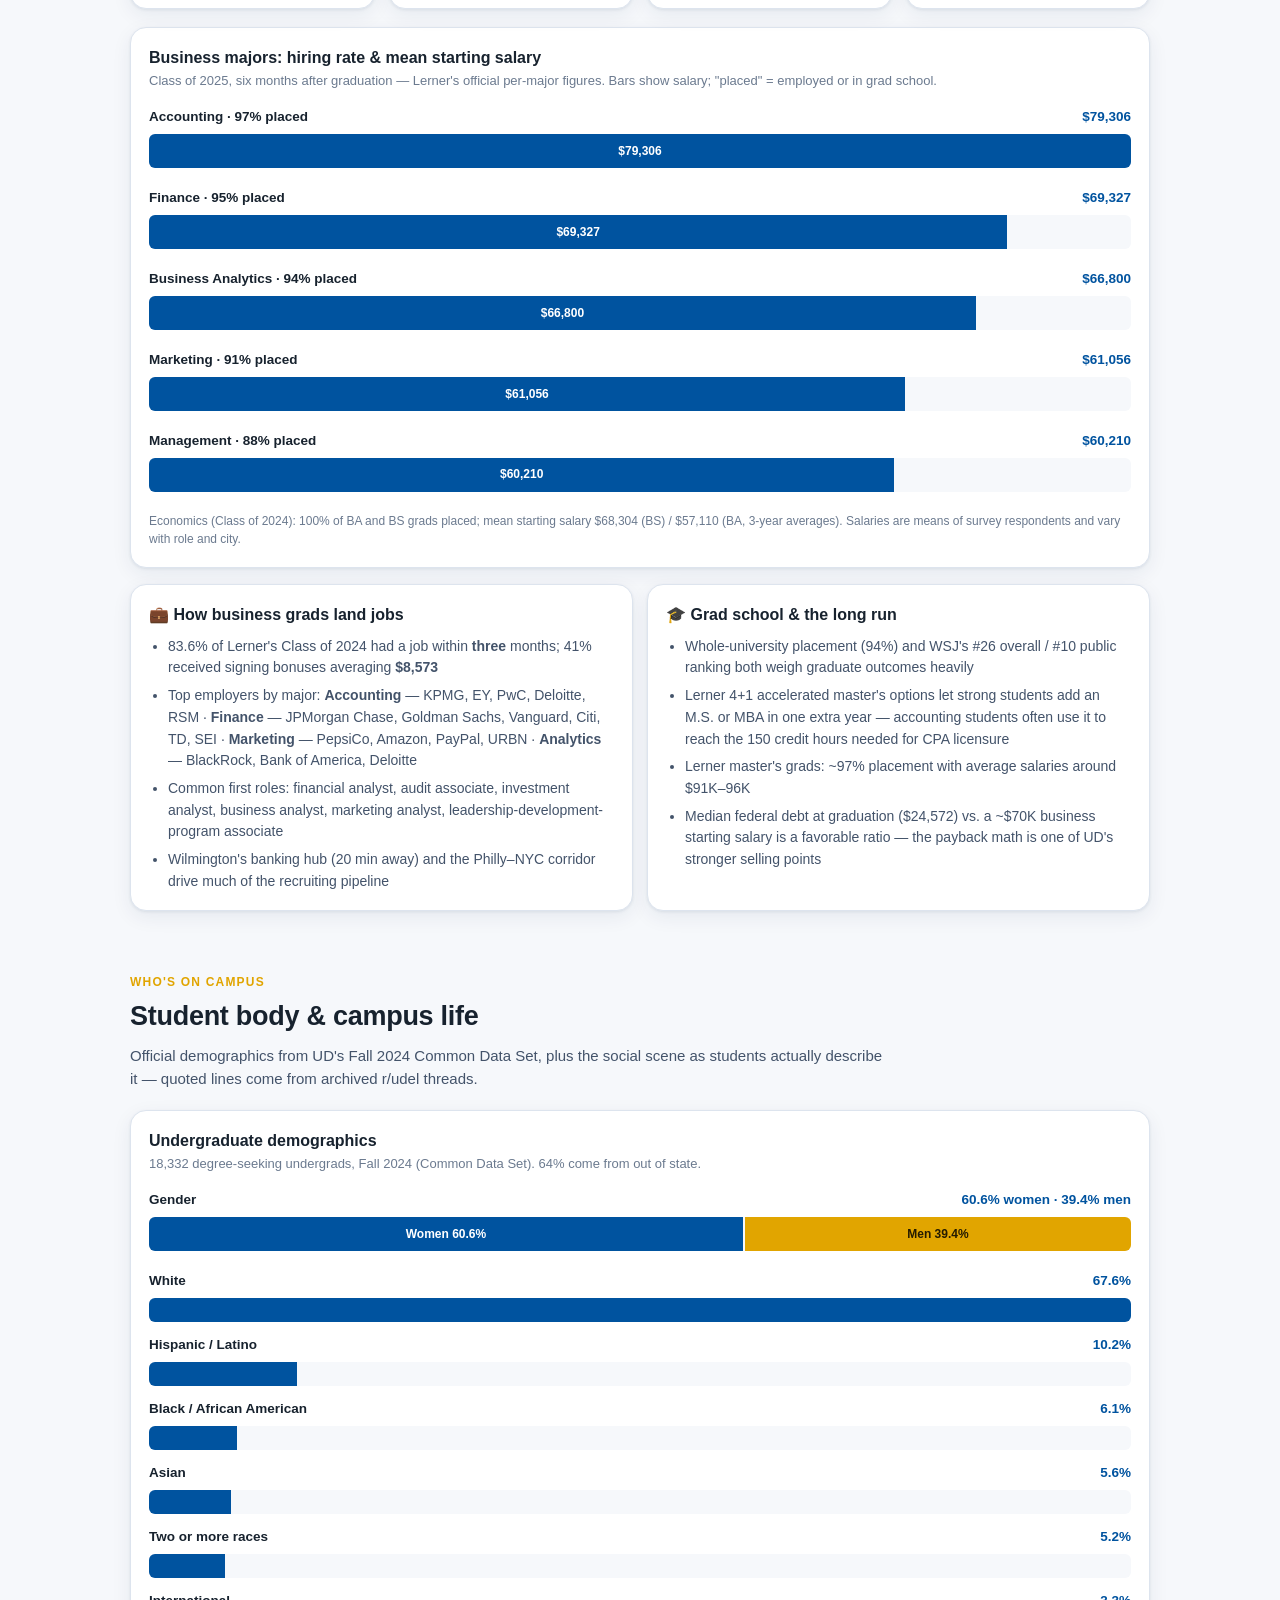
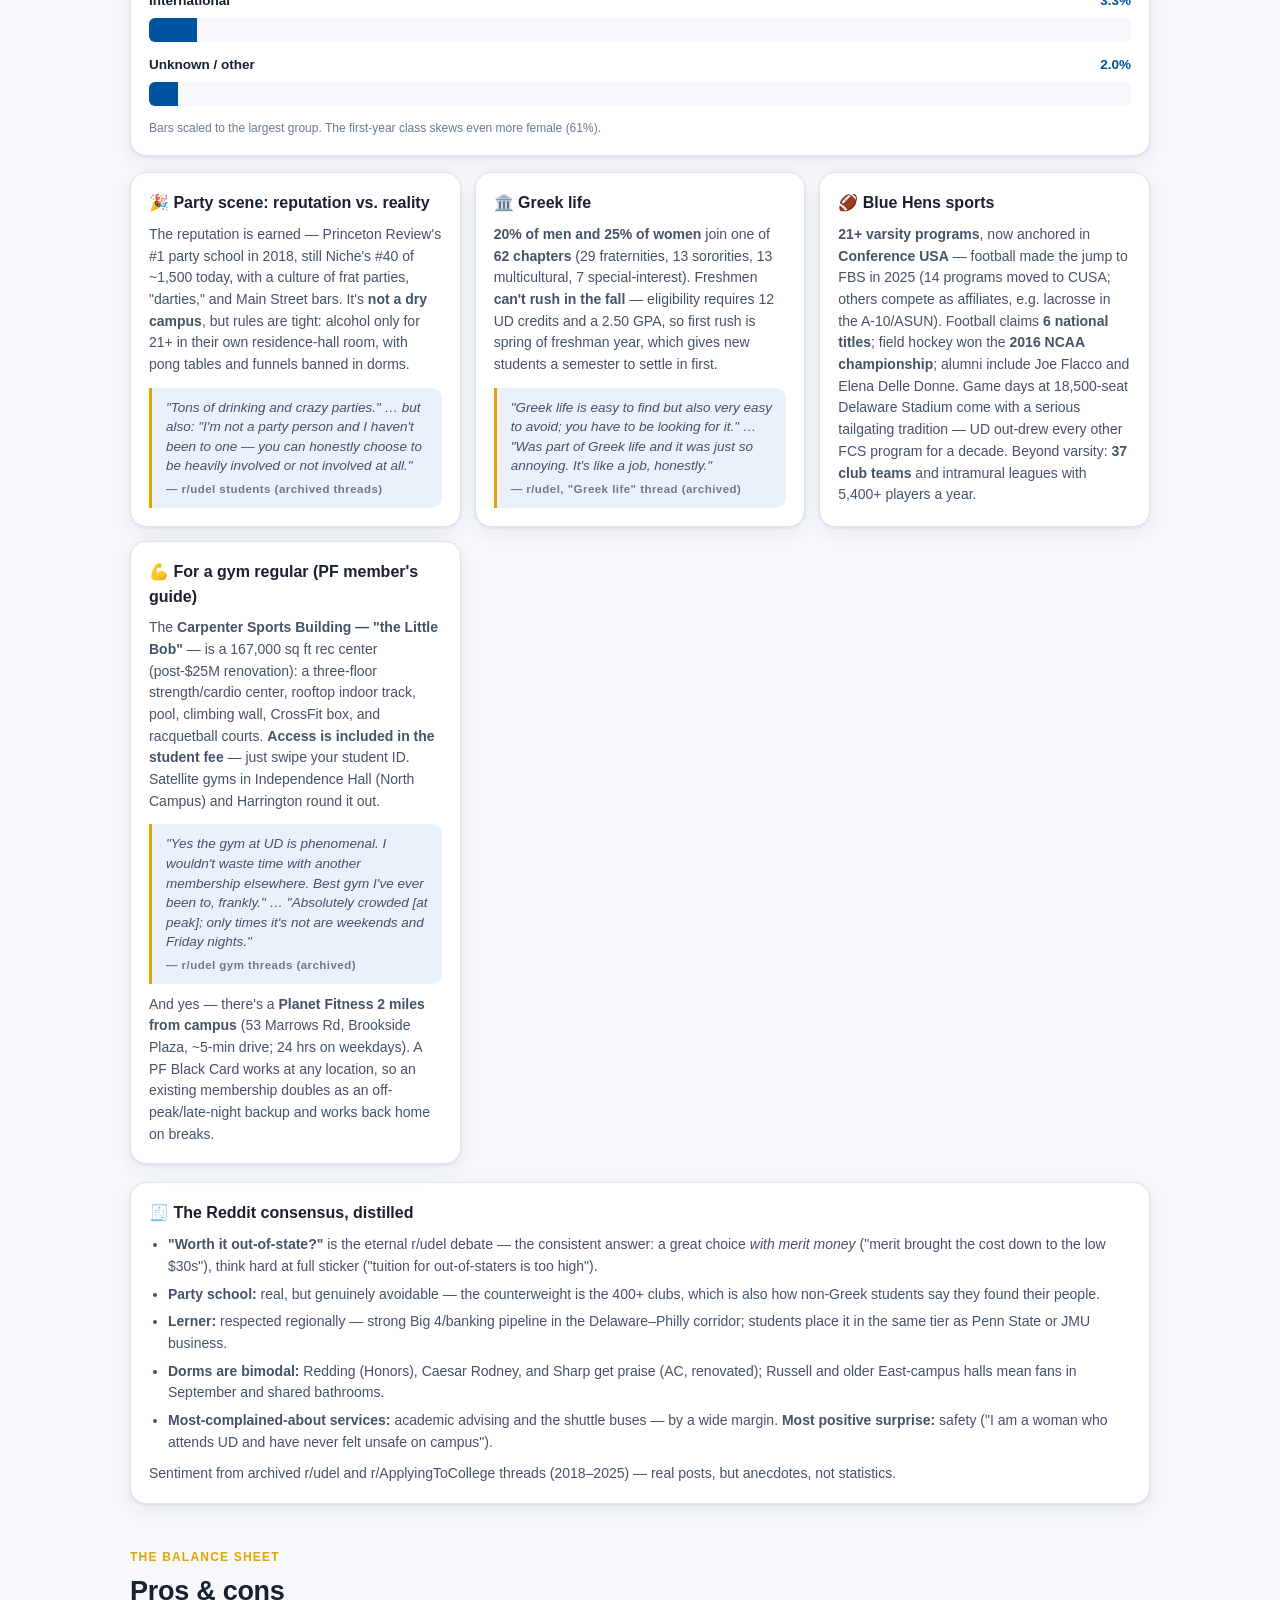
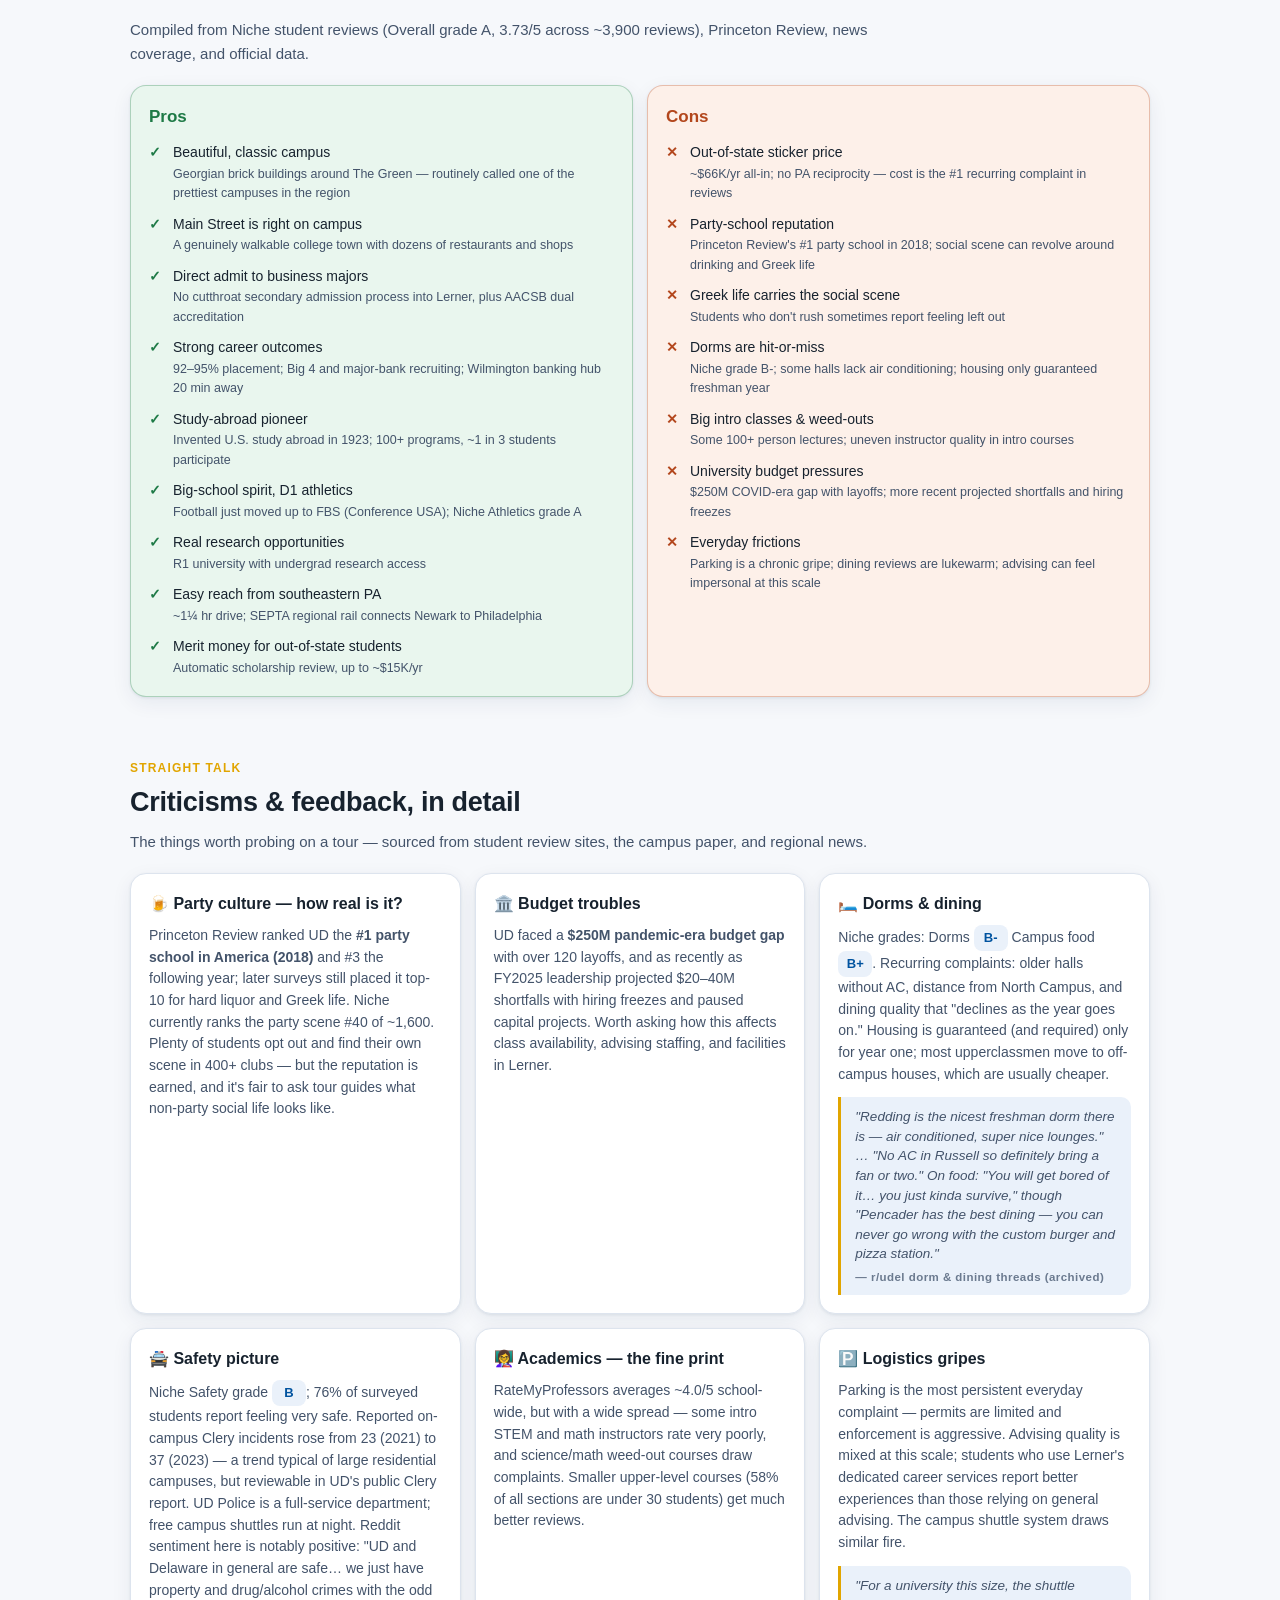
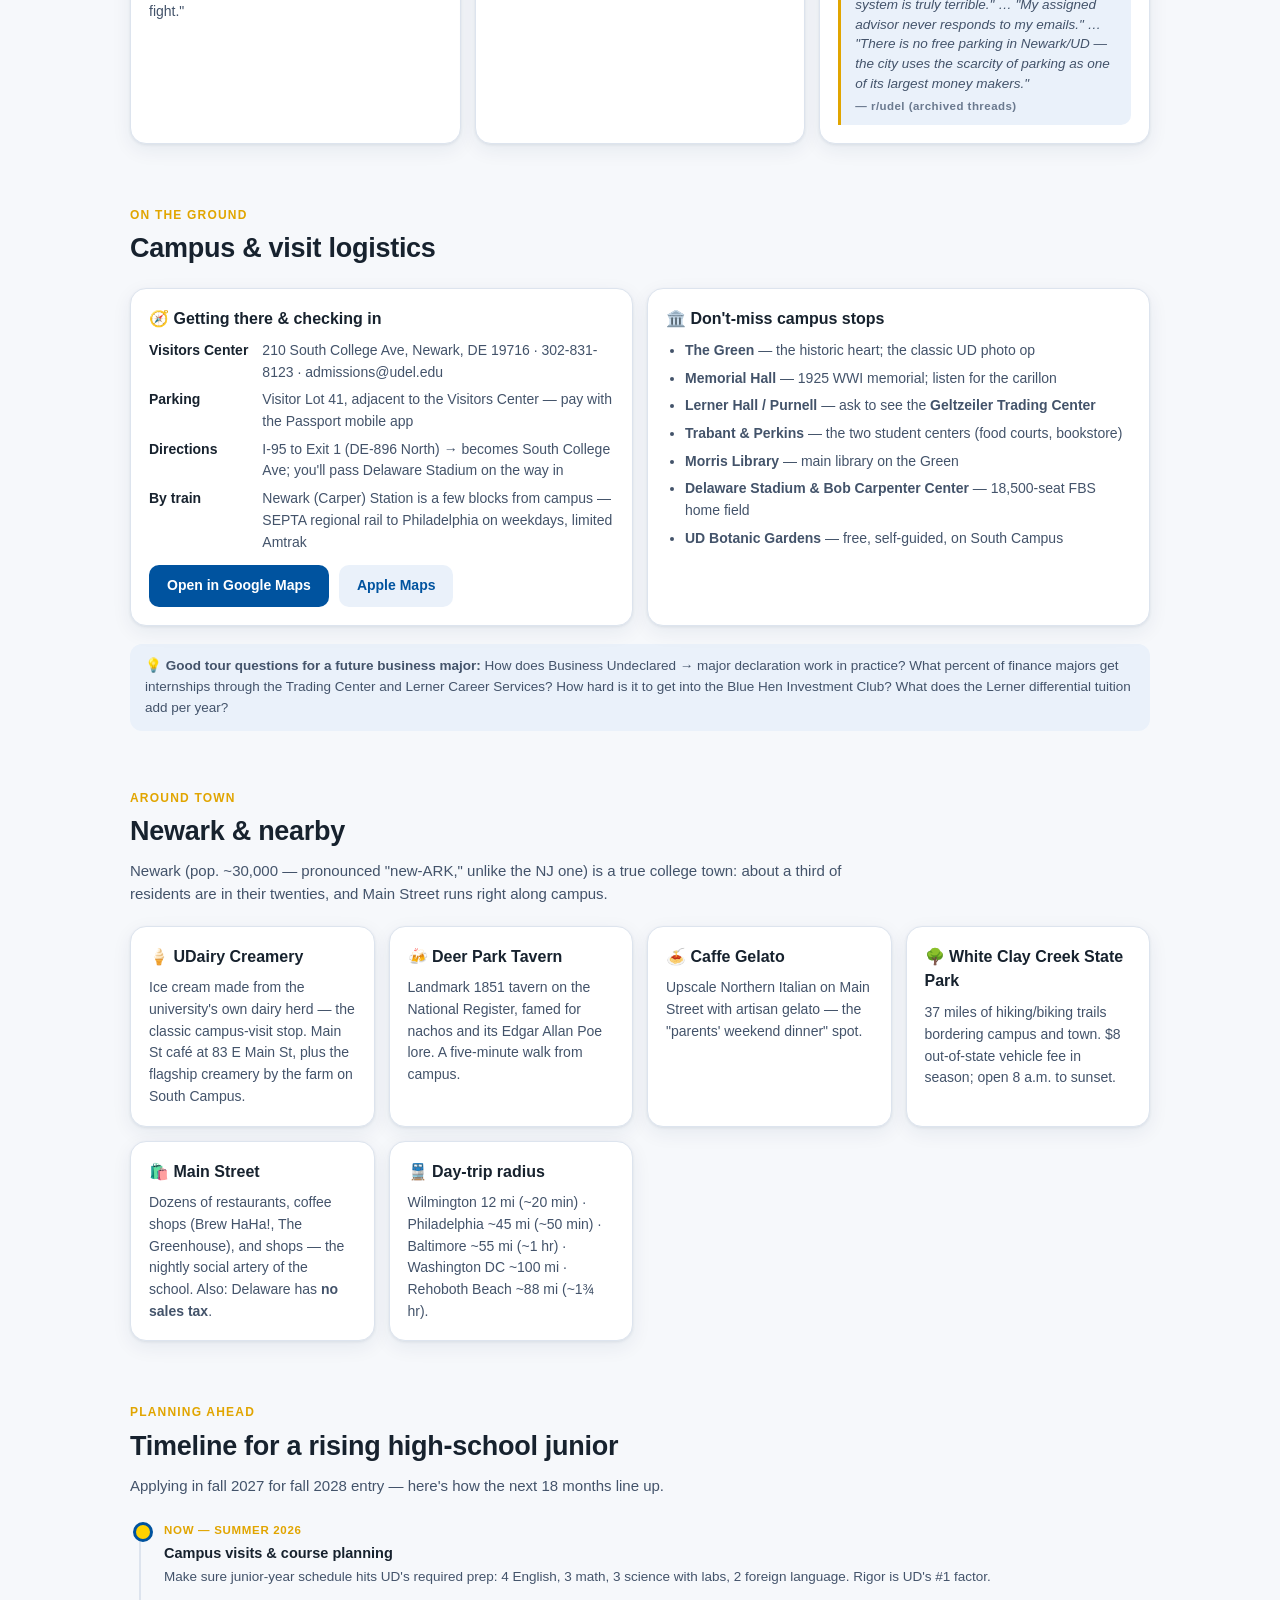
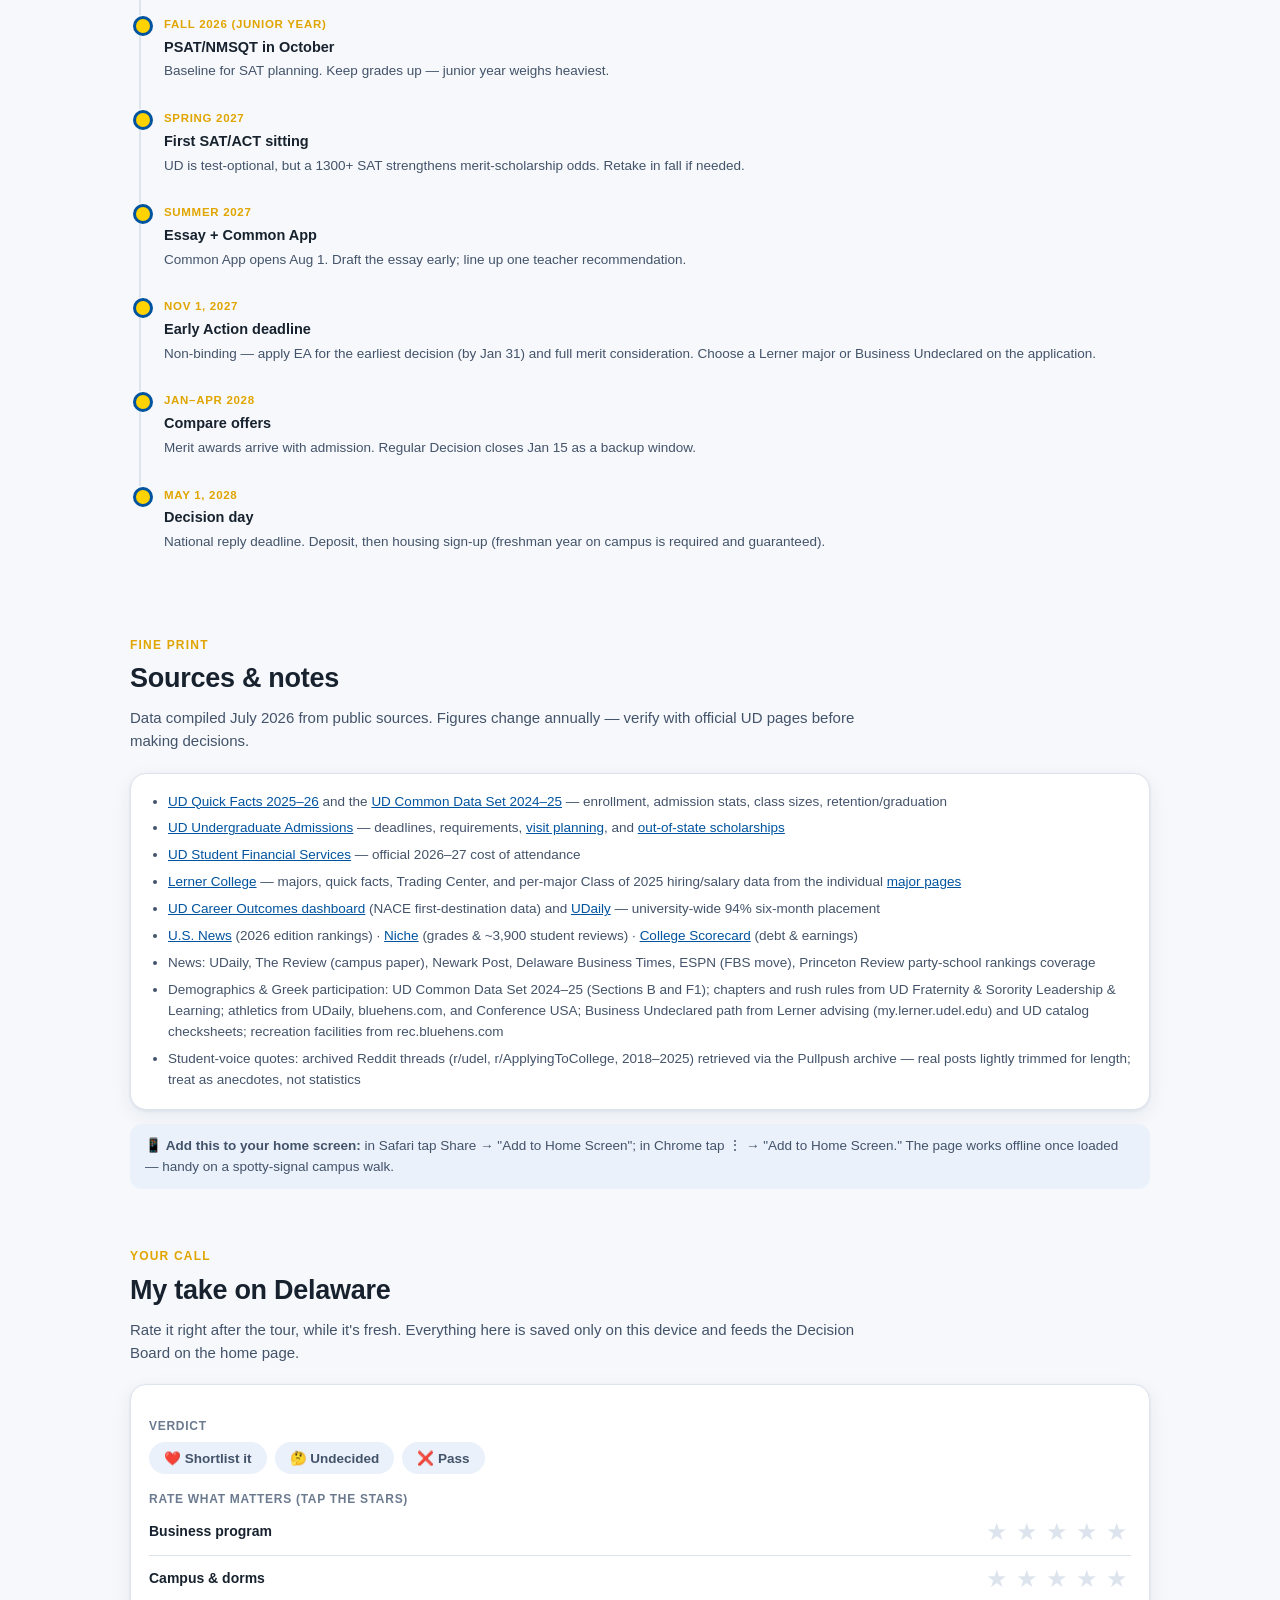
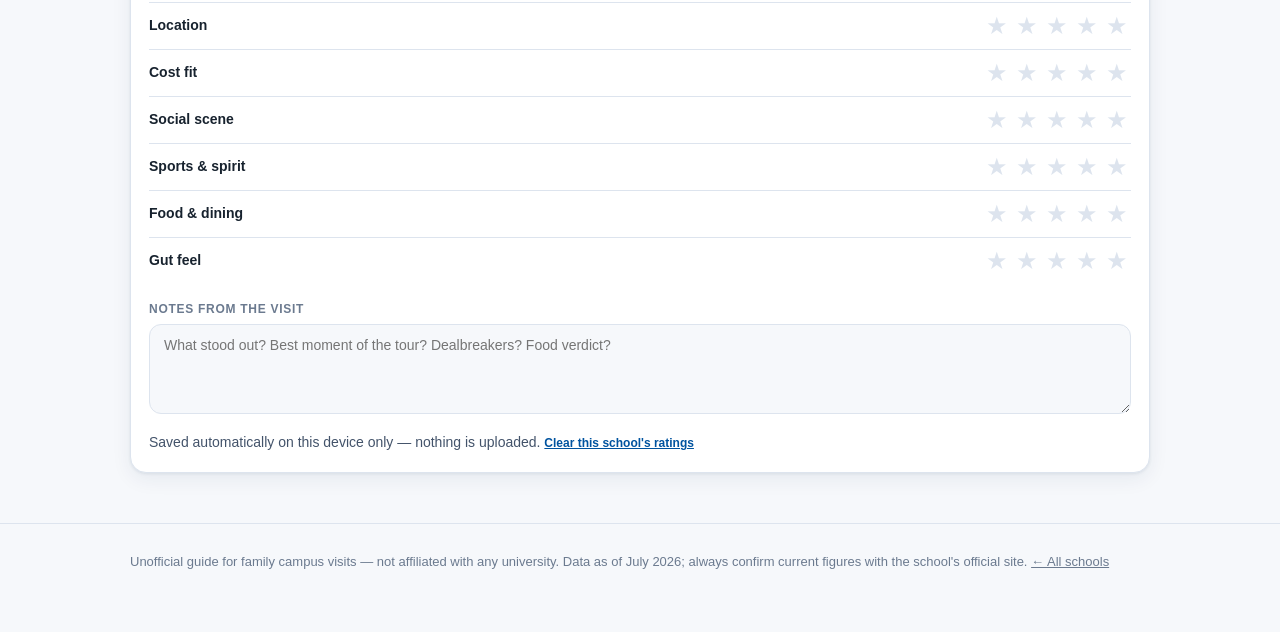
==== commit 14ba9fc4: "Rename to Shortlist; add Villanova, Penn State, Pitt; Decision Board; data fetcher - Rebrand: Shortl" ====
--- a/school.html
+++ b/school.html
@@ -3,7 +3,7 @@
 <head>
 <meta charset="UTF-8">
 <meta name="viewport" content="width=device-width, initial-scale=1.0, viewport-fit=cover">
-<title>College Tours — Campus Visit Guide</title>
+<title>Shortlist — College Decision Guide</title>
 <meta name="description" content="Stats, costs, business programs, pros &amp; cons, and visit tips — a campus-visit guide.">
 <meta name="theme-color" content="#1B2A4A">
 <link rel="manifest" href="manifest.webmanifest">
@@ -13,14 +13,14 @@
 <meta name="apple-mobile-web-app-capable" content="yes">
 <meta name="mobile-web-app-capable" content="yes">
 <meta name="apple-mobile-web-app-status-bar-style" content="black-translucent">
-<meta name="apple-mobile-web-app-title" content="College Tours">
+<meta name="apple-mobile-web-app-title" content="Shortlist">
 </head>
 <body>
 
 <header class="site">
   <div class="bar">
-    <a href="index.html"><img src="icons/icon-192.png" alt="College Tours icon"></a>
-    <div class="t" id="barTitle">College Tours<small>Campus Visit Guide</small></div>
+    <a href="index.html"><img src="icons/icon-192.png" alt="Shortlist icon"></a>
+    <div class="t" id="barTitle">Shortlist<small>Tour · Compare · Decide</small></div>
     <button class="menuBtn" id="menuBtn" aria-label="Open menu" aria-expanded="false" aria-controls="drawer"><span></span><span></span><span></span></button>
   </div>
   <nav class="pills" aria-label="Sections"><ul id="pills"></ul></nav>
@@ -41,6 +41,9 @@
 <script src="data/delaware.js"></script>
 <script src="data/northeastern.js"></script>
 <script src="data/fordham.js"></script>
+<script src="data/villanova.js"></script>
+<script src="data/pennstate.js"></script>
+<script src="data/pitt.js"></script>
 <script src="data/umass.js"></script>
 <script src="data/tufts.js"></script>
 <script src="data/bu.js"></script>
--- a/styles.css
+++ b/styles.css
@@ -180,6 +180,35 @@
 .scard .mini b{display:block;font-size:15px;color:var(--stripe-ink,var(--mark-1))}
 .scard .mini span{font-size:10.5px;color:var(--ink-3);letter-spacing:.02em;text-transform:uppercase;font-weight:700}
 .scard .go{margin-top:12px;font-size:13.5px;font-weight:700;color:var(--stripe-ink,var(--mark-1))}
+/* aid estimator */
+.aidChips{display:flex;flex-wrap:wrap;gap:8px;margin:6px 0 4px}
+.aidChips button{background:var(--chip);border:1.5px solid transparent;border-radius:999px;padding:7px 14px;font-size:13.5px;font-weight:700;color:var(--ink-2);cursor:pointer;font-family:inherit}
+.aidChips button.on{background:var(--gold);color:#1a2433;border-color:var(--gold)}
+.aidLbl{font-size:12px;font-weight:800;letter-spacing:.06em;text-transform:uppercase;color:var(--ink-3);margin-top:14px}
+.aidRows{display:grid;gap:10px;margin-top:16px}
+.aidRow{display:flex;align-items:center;gap:12px;padding:12px 14px;border:1px solid var(--line);border-radius:14px;background:var(--surface);box-shadow:var(--shadow)}
+.aidRow .dot{width:9px;align-self:stretch;border-radius:5px;flex:none}
+.aidRow .nm{font-weight:700;font-size:14.5px;min-width:0}
+.aidRow .nm .badge{margin-top:4px}
+.aidRow .nm small.why{display:block;font-weight:500;color:var(--ink-2);font-size:12.5px;margin-top:4px;line-height:1.4}
+.aidRow .amt{margin-left:auto;text-align:right;flex:none;padding-left:8px}
+.aidRow .amt b{display:block;font-weight:800;color:var(--mark-1);font-size:16.5px;white-space:nowrap}
+.aidRow .amt small{color:var(--ink-3);font-size:10.5px;letter-spacing:.03em;text-transform:uppercase;font-weight:700}
+.badge{font-size:10.5px;font-weight:800;letter-spacing:.04em;border-radius:6px;padding:2px 7px;display:inline-block}
+.badge.f{background:var(--pro-bg);color:var(--pro)}
+.badge.c{background:var(--con-bg);color:var(--con)}
+
+/* ratings */
+.rateRow{display:flex;align-items:center;justify-content:space-between;gap:12px;padding:9px 0;border-bottom:1px solid var(--line);font-size:14px;font-weight:600}
+.rateRow:last-child{border-bottom:0}
+.stars{display:flex;gap:2px}
+.stars button{background:none;border:0;font-size:24px;line-height:1;color:var(--line);cursor:pointer;padding:2px 3px;font-family:inherit;transition:transform .08s}
+.stars button.on{color:var(--gold-ink)}
+.stars button:active{transform:scale(1.25)}
+.rateNote{width:100%;background:var(--bg);border:1px solid var(--line);border-radius:12px;padding:12px 14px;font-family:inherit;font-size:14px;color:var(--ink);resize:vertical;margin-top:6px}
+.rateNote:focus{outline:2px solid var(--sc);outline-offset:1px}
+.linkBtn{background:none;border:0;color:var(--mark-1);font-family:inherit;font-size:12px;font-weight:700;cursor:pointer;text-decoration:underline;padding:0}
+
 .cmp th:first-child{position:sticky;left:0;background:var(--surface)}
 .cmp td:first-child{position:sticky;left:0;background:var(--surface);min-width:130px}
 .cmp th{min-width:128px}
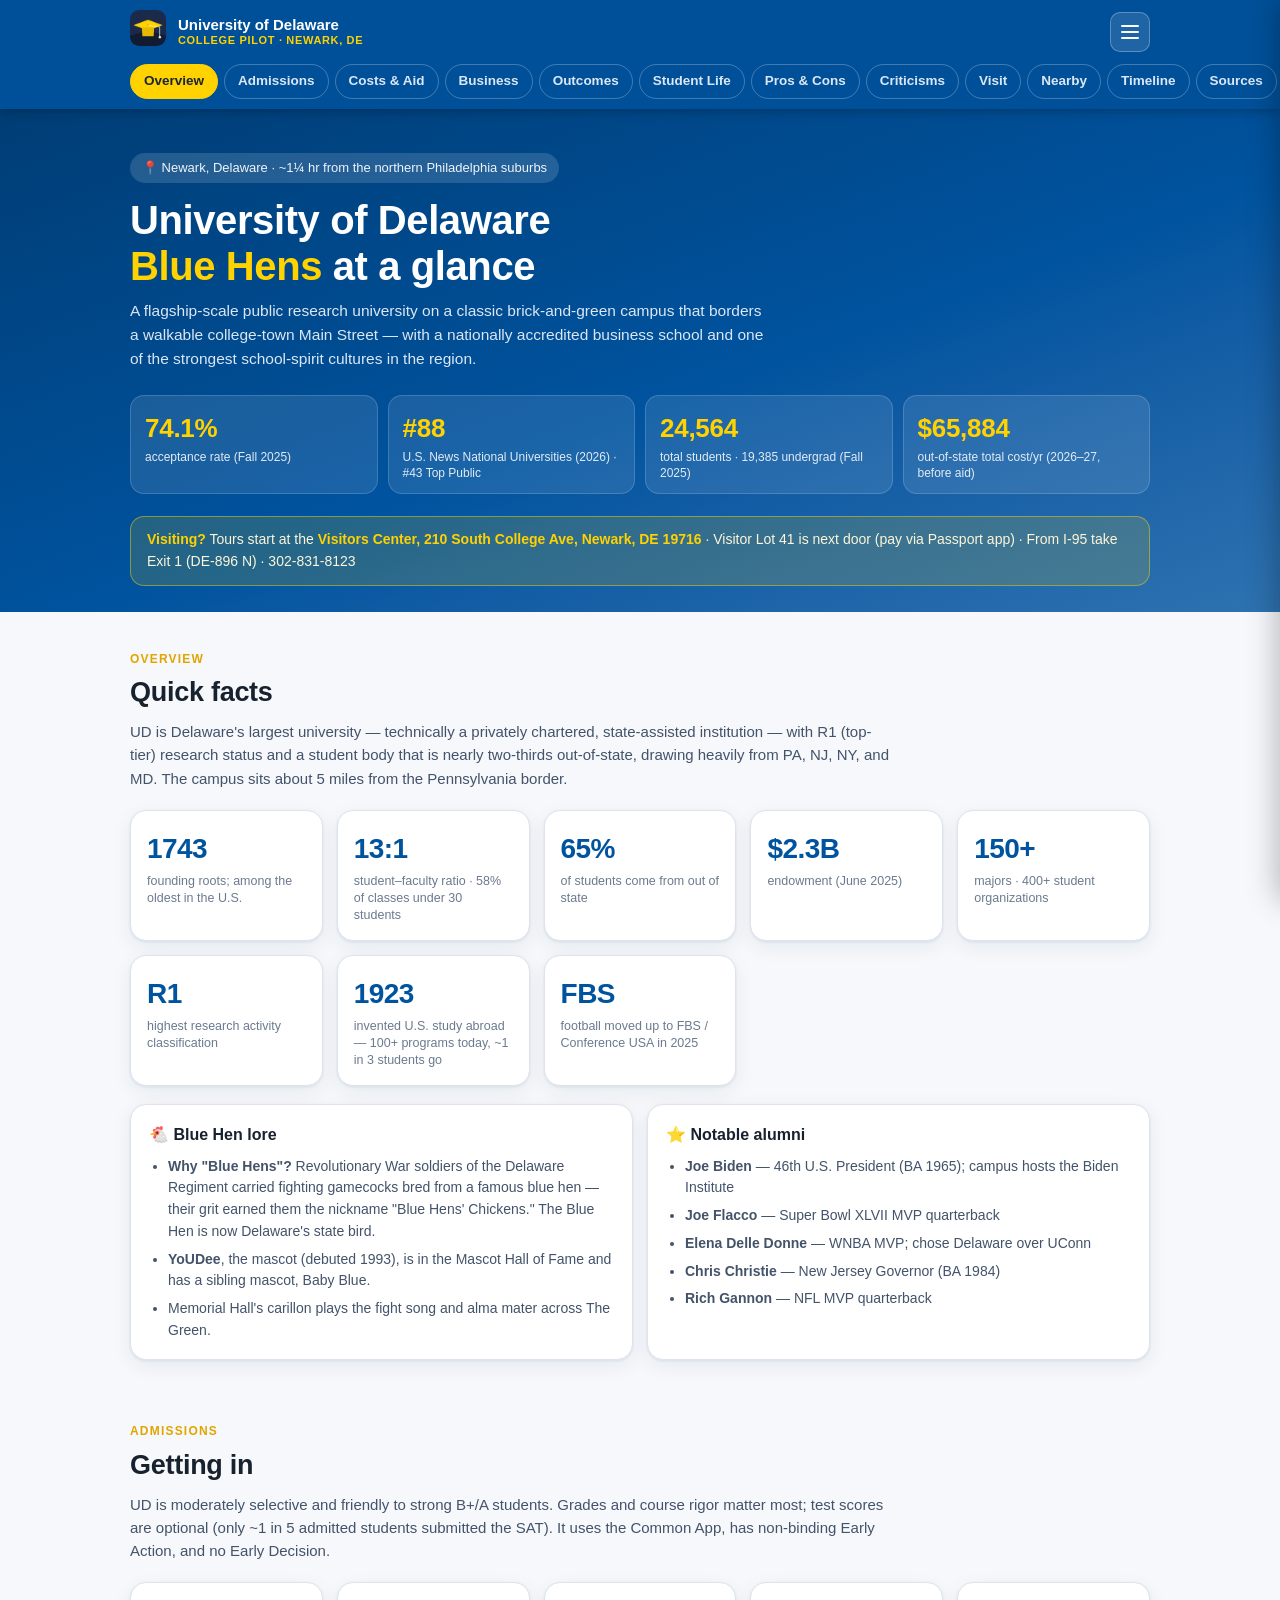
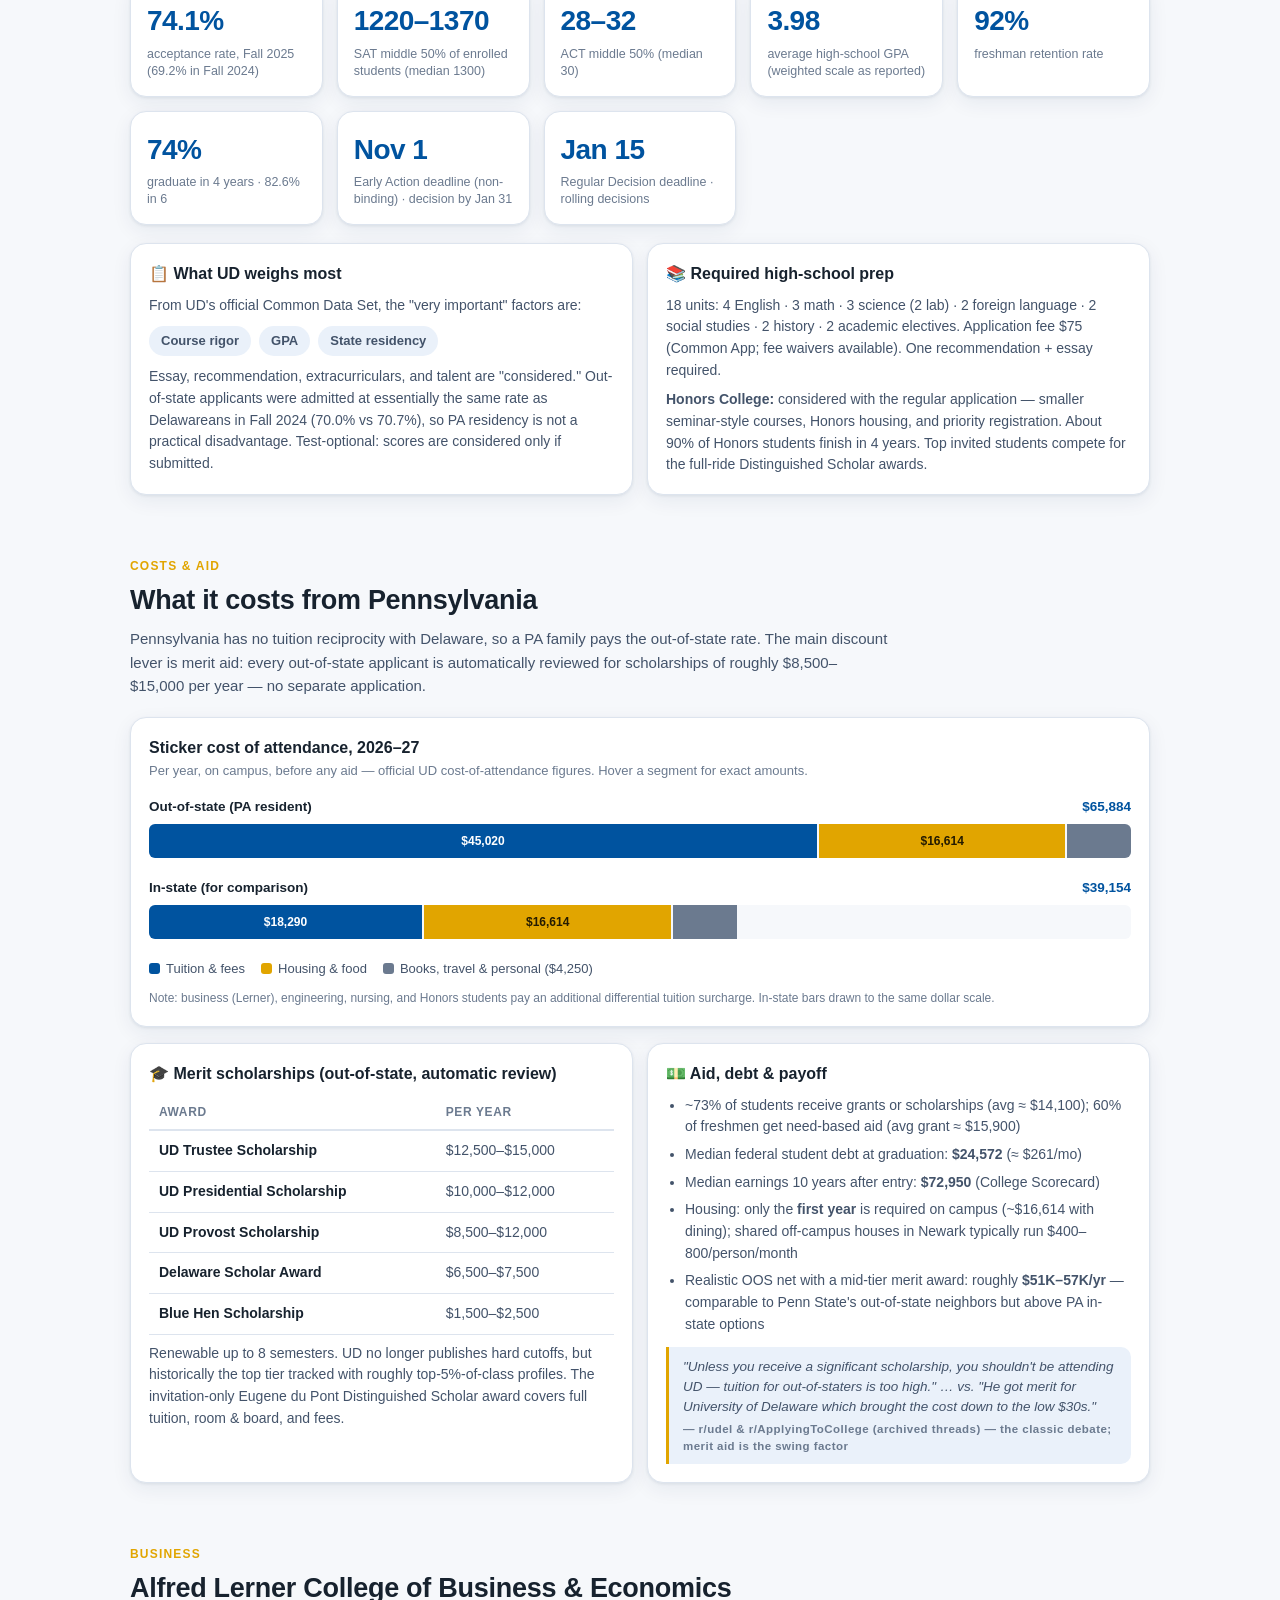
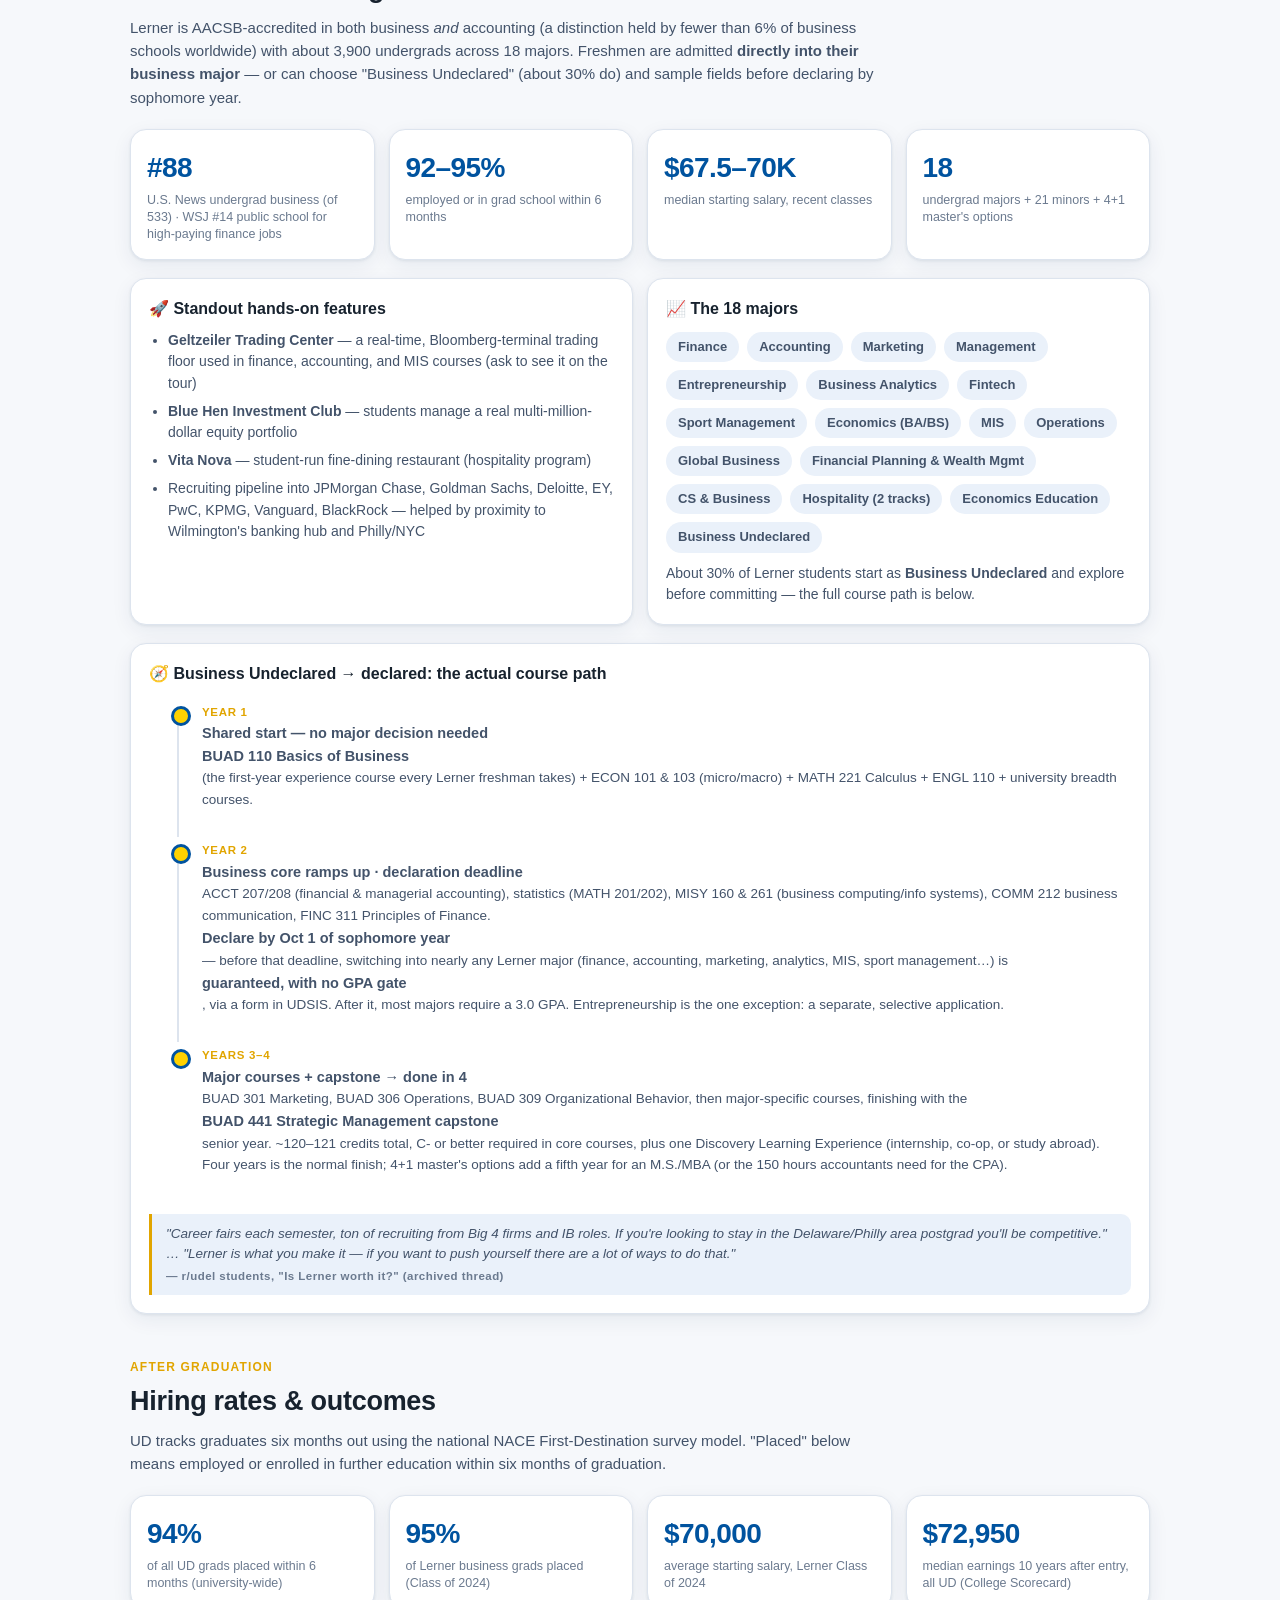
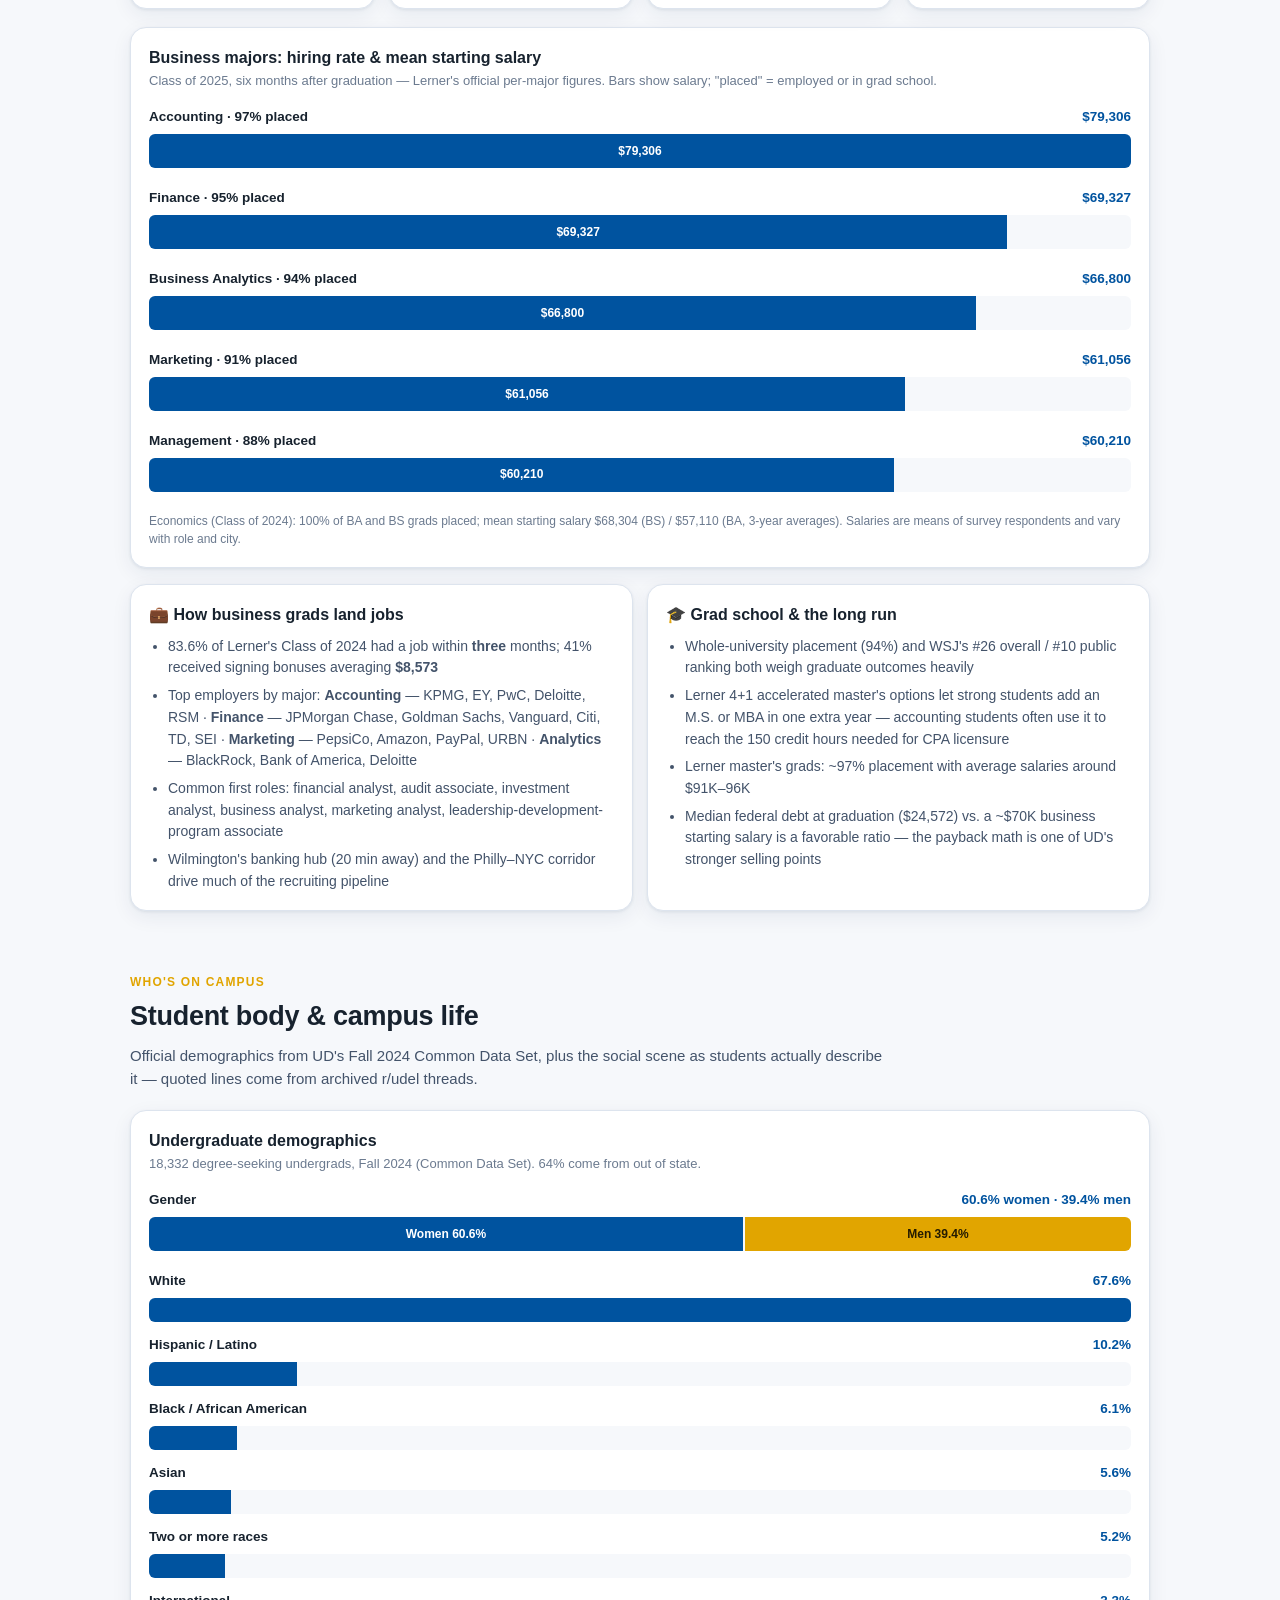
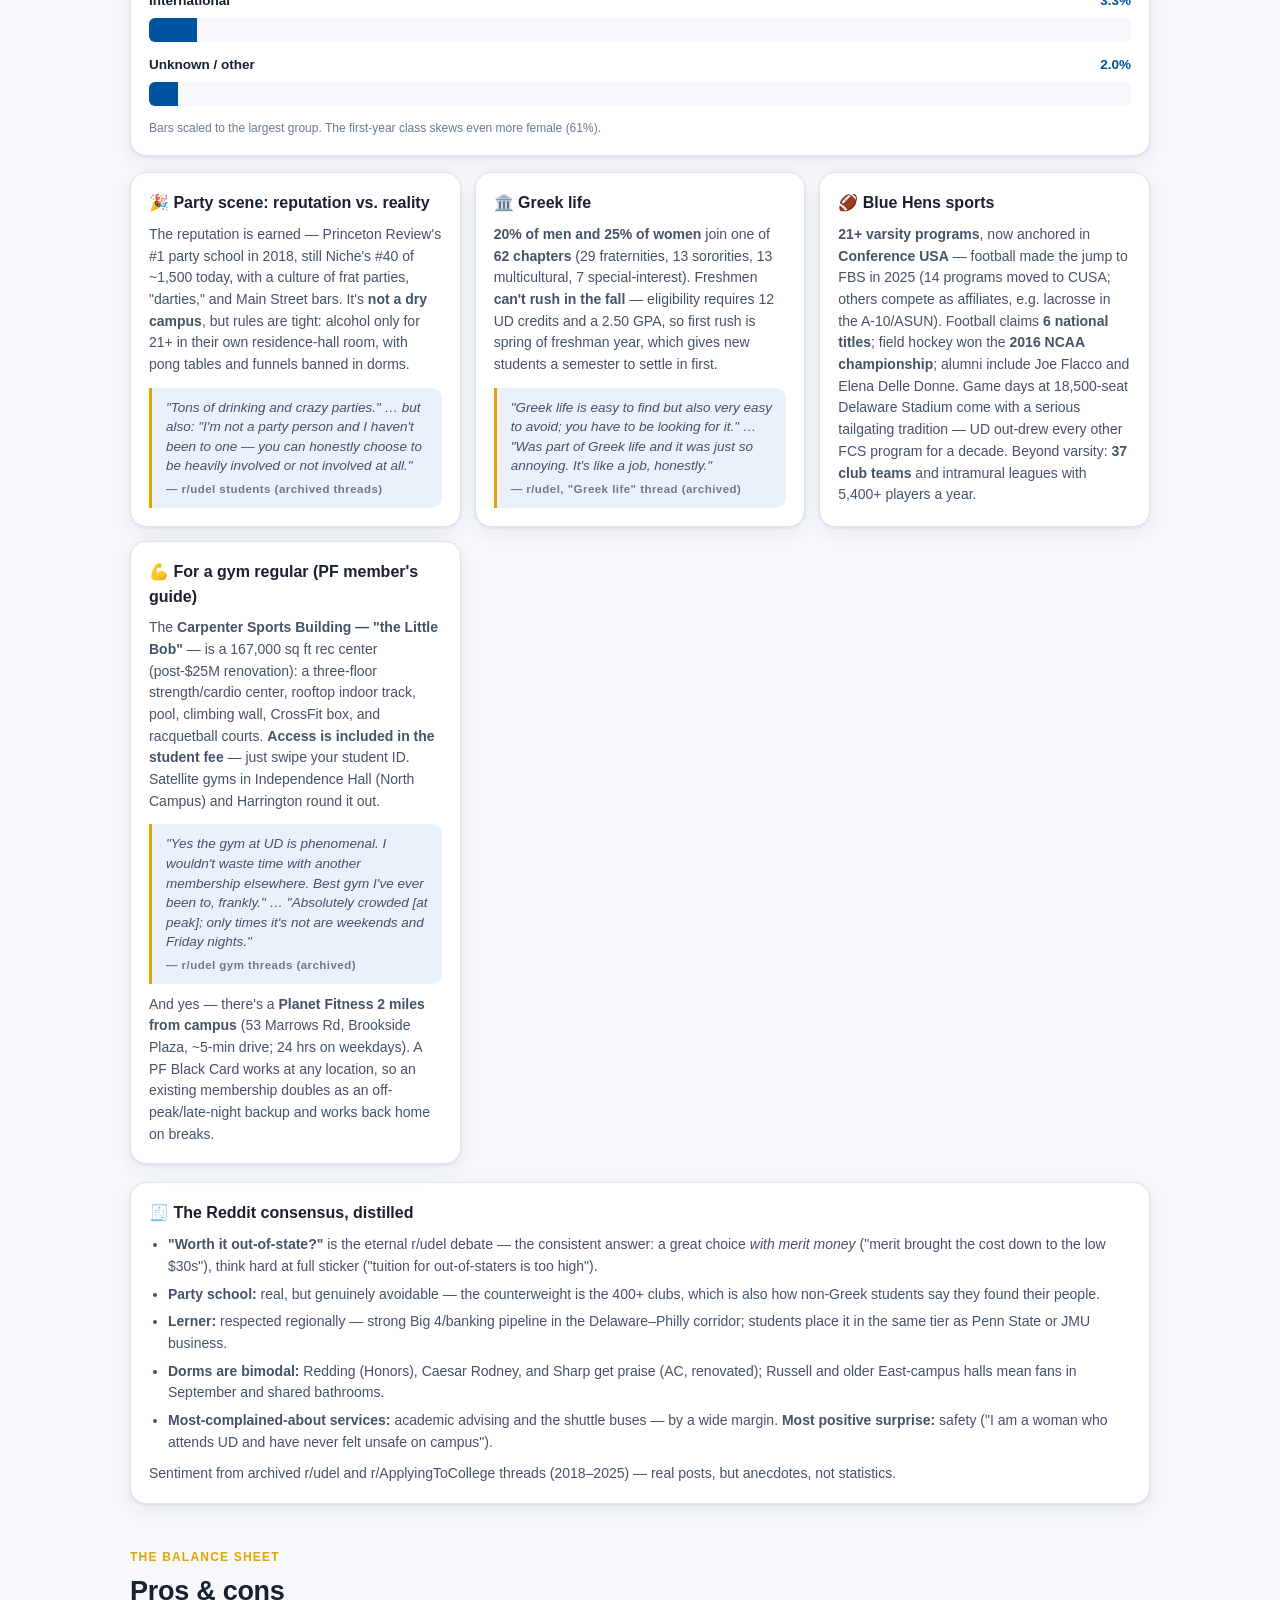
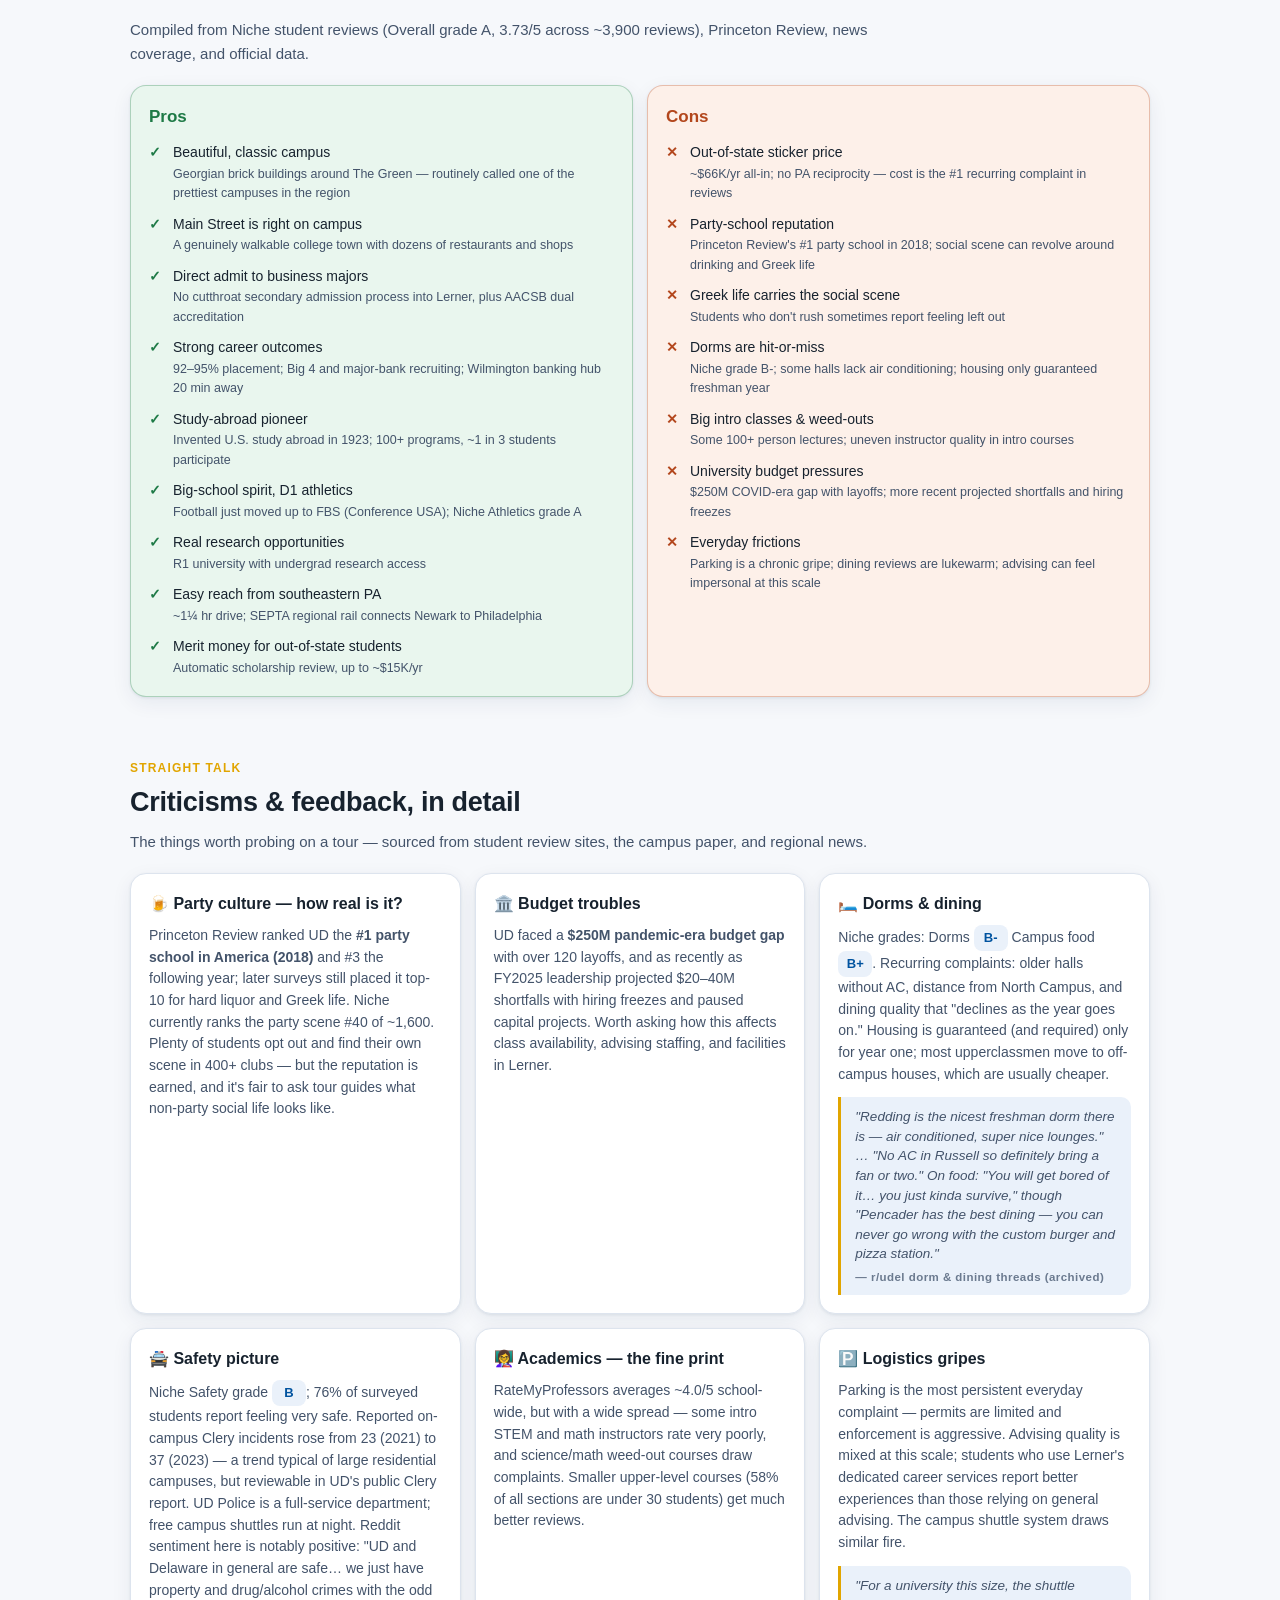
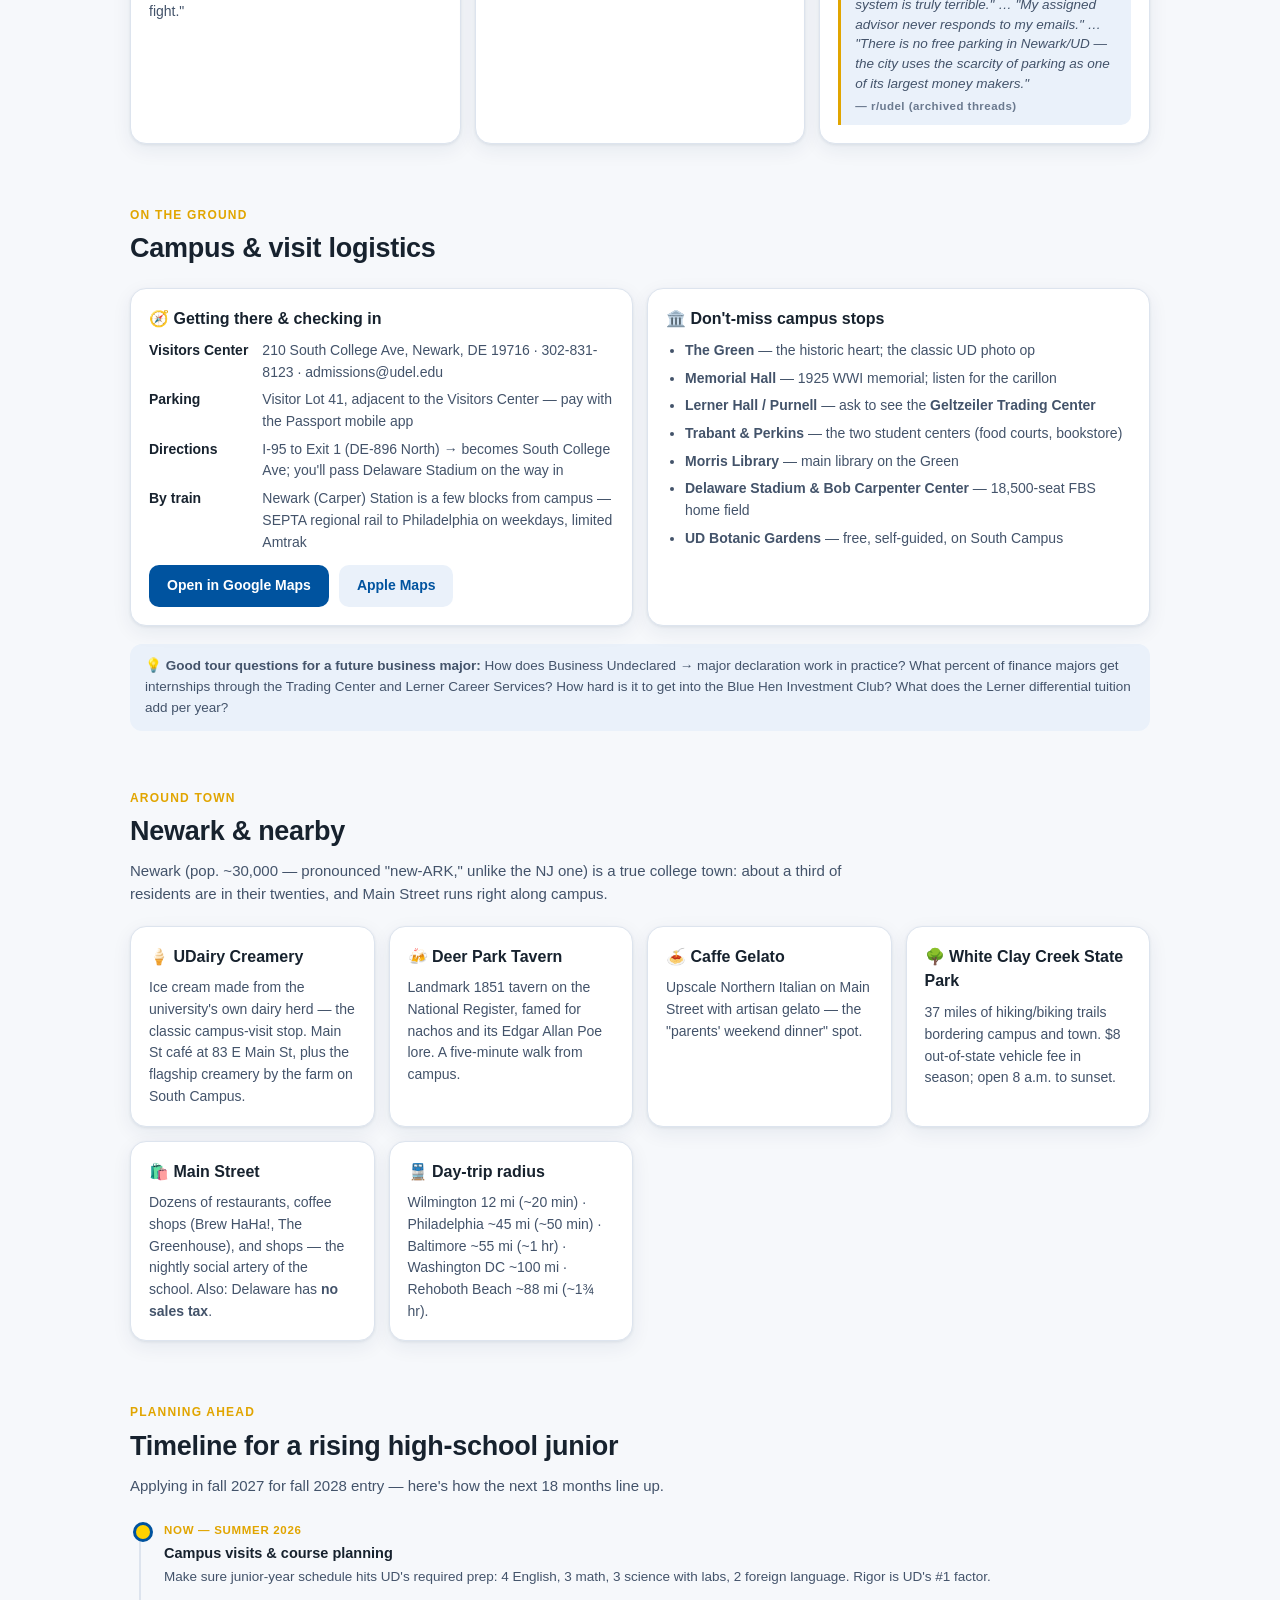
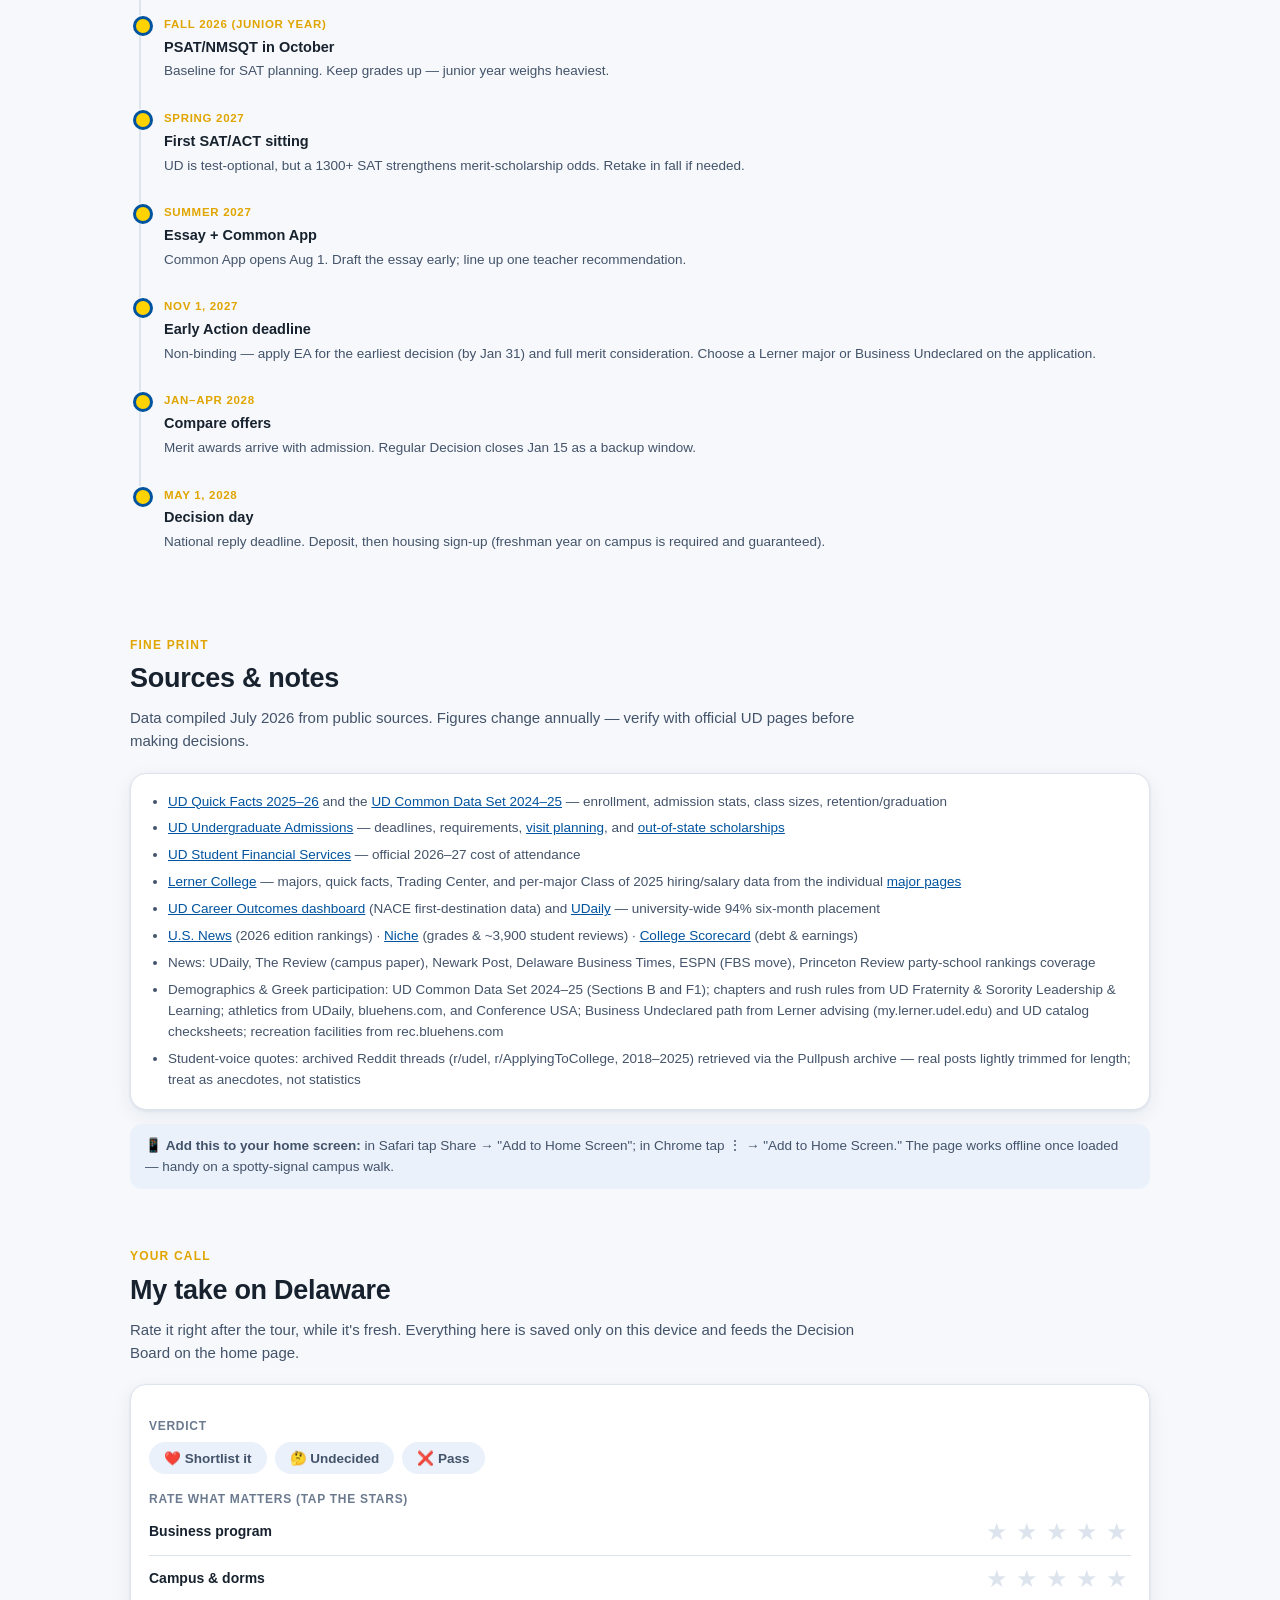
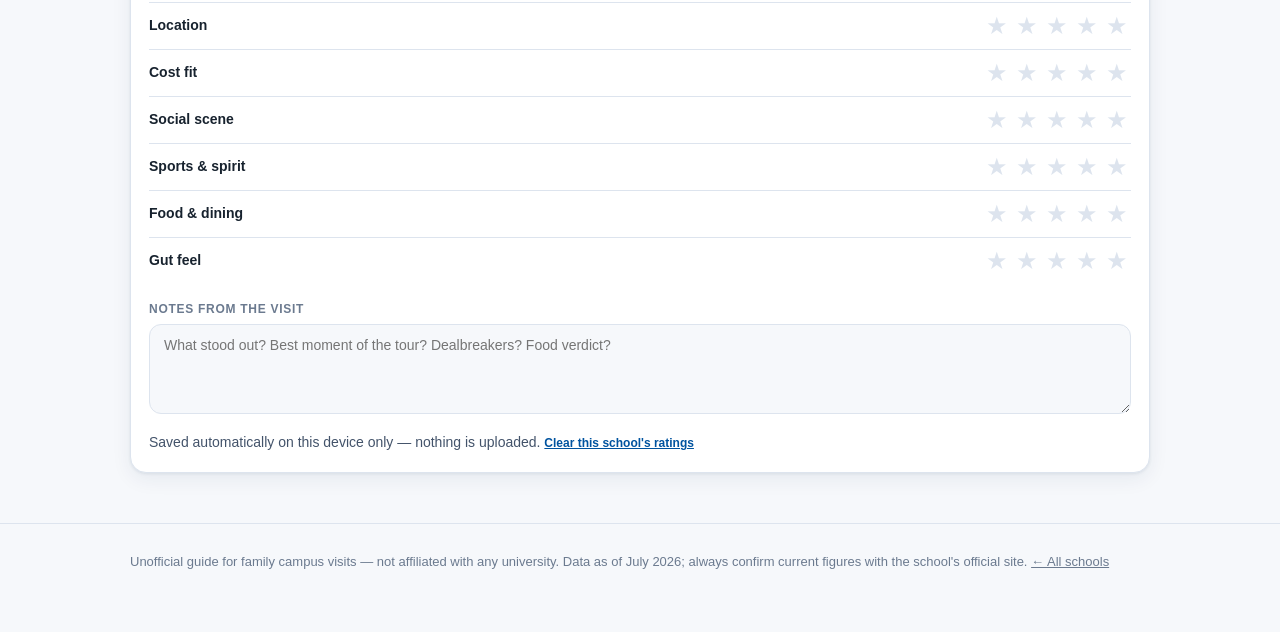
==== commit 97ca4b55: "Rename app to College Pilot everywhere Titles, manifest, headers, drawer, page-title suffixes, READM" ====
--- a/school.html
+++ b/school.html
@@ -3,7 +3,7 @@
 <head>
 <meta charset="UTF-8">
 <meta name="viewport" content="width=device-width, initial-scale=1.0, viewport-fit=cover">
-<title>Shortlist — College Decision Guide</title>
+<title>College Pilot — College Decision Guide</title>
 <meta name="description" content="Stats, costs, business programs, pros &amp; cons, and visit tips — a campus-visit guide.">
 <meta name="theme-color" content="#1B2A4A">
 <link rel="manifest" href="manifest.webmanifest">
@@ -13,14 +13,14 @@
 <meta name="apple-mobile-web-app-capable" content="yes">
 <meta name="mobile-web-app-capable" content="yes">
 <meta name="apple-mobile-web-app-status-bar-style" content="black-translucent">
-<meta name="apple-mobile-web-app-title" content="Shortlist">
+<meta name="apple-mobile-web-app-title" content="College Pilot">
 </head>
 <body>
 
 <header class="site">
   <div class="bar">
-    <a href="index.html"><img src="icons/icon-192.png" alt="Shortlist icon"></a>
-    <div class="t" id="barTitle">Shortlist<small>Tour · Compare · Decide</small></div>
+    <a href="index.html"><img src="icons/icon-192.png" alt="College Pilot icon"></a>
+    <div class="t" id="barTitle">College Pilot<small>Tour · Compare · Decide</small></div>
     <button class="menuBtn" id="menuBtn" aria-label="Open menu" aria-expanded="false" aria-controls="drawer"><span></span><span></span><span></span></button>
   </div>
   <nav class="pills" aria-label="Sections"><ul id="pills"></ul></nav>
